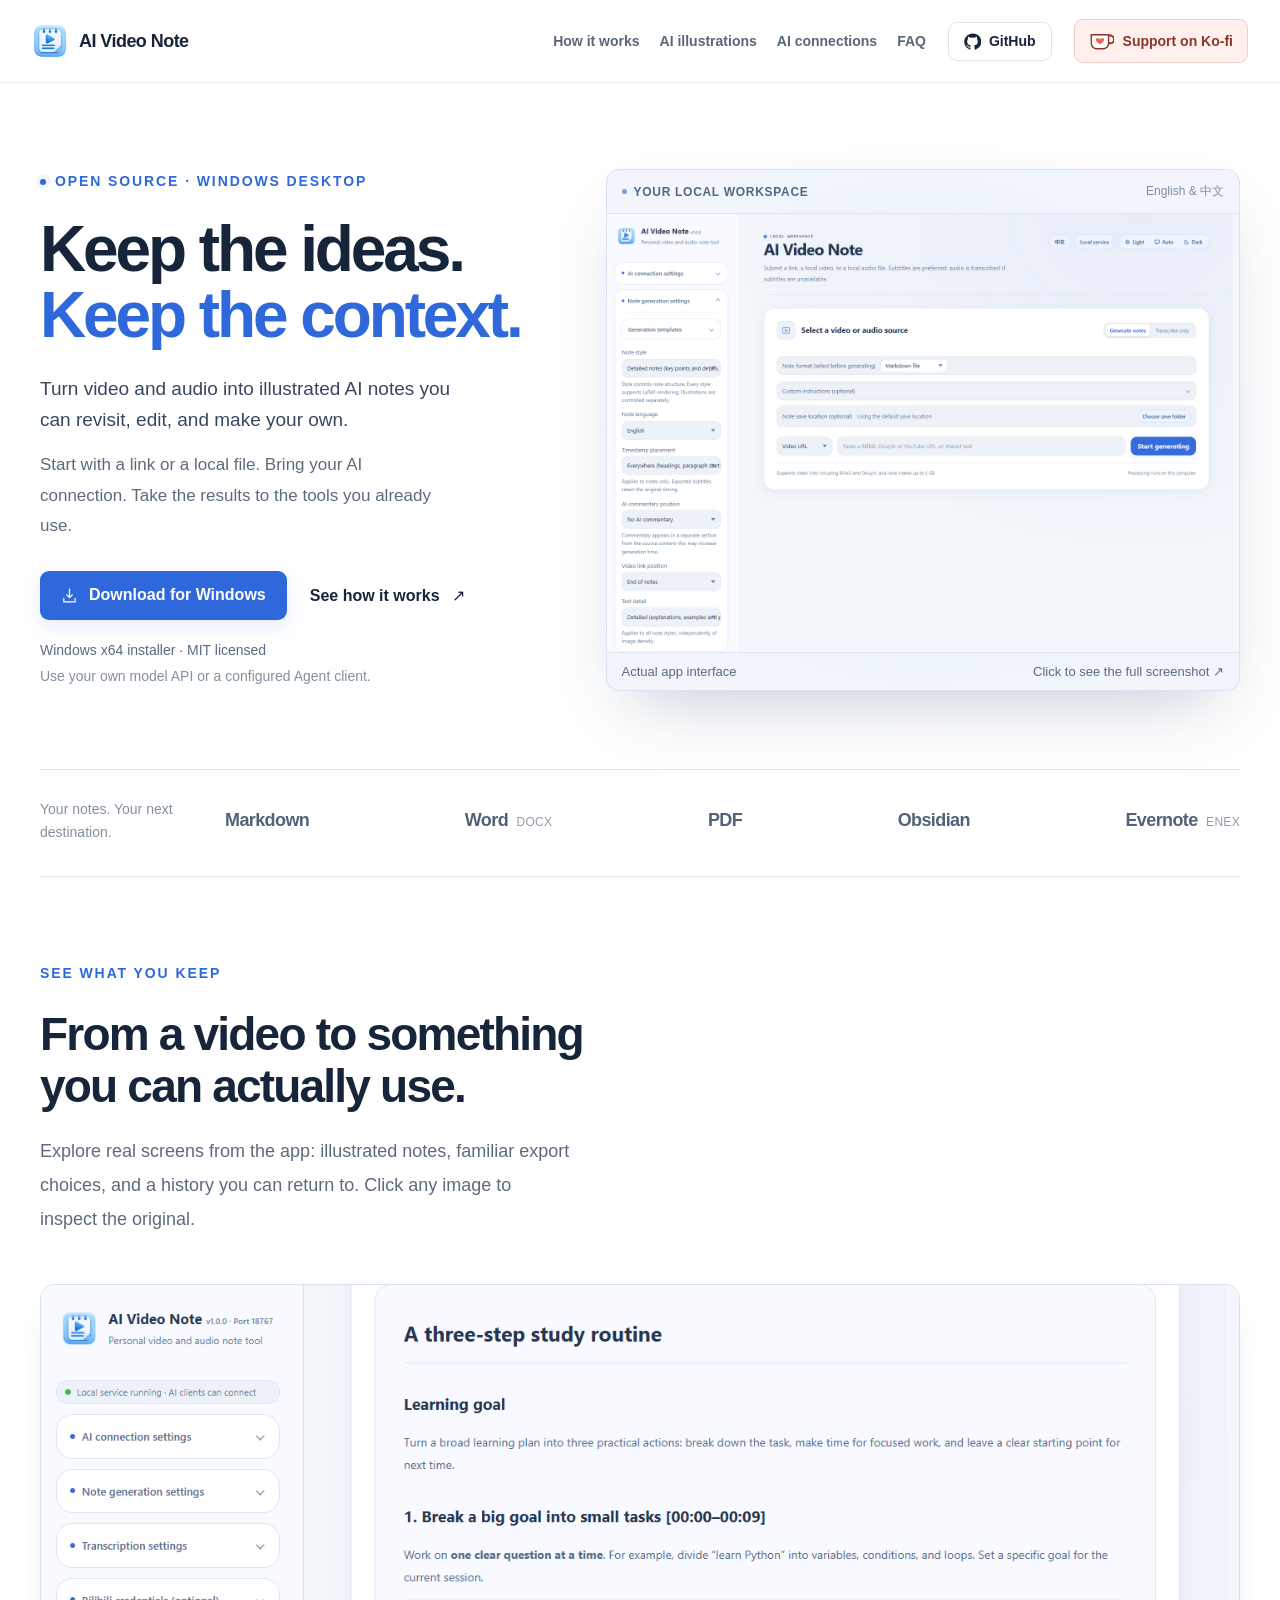
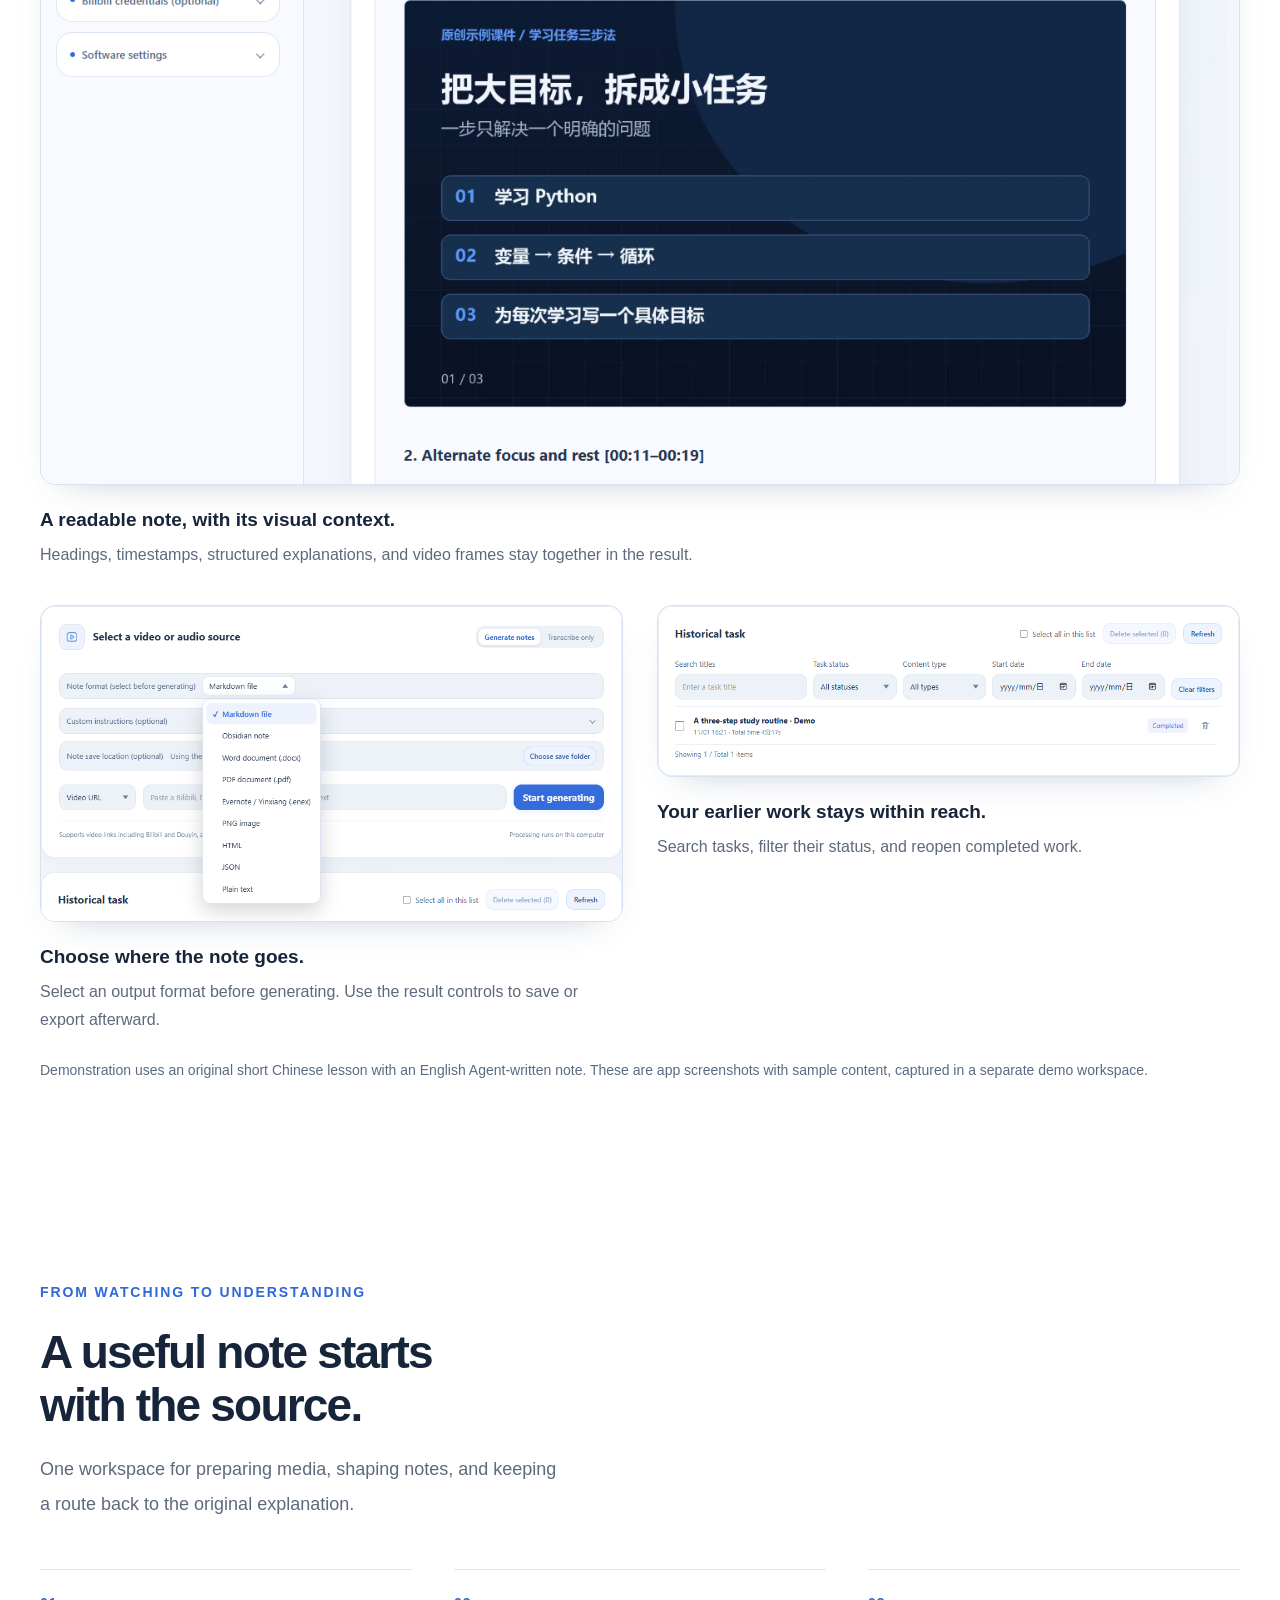
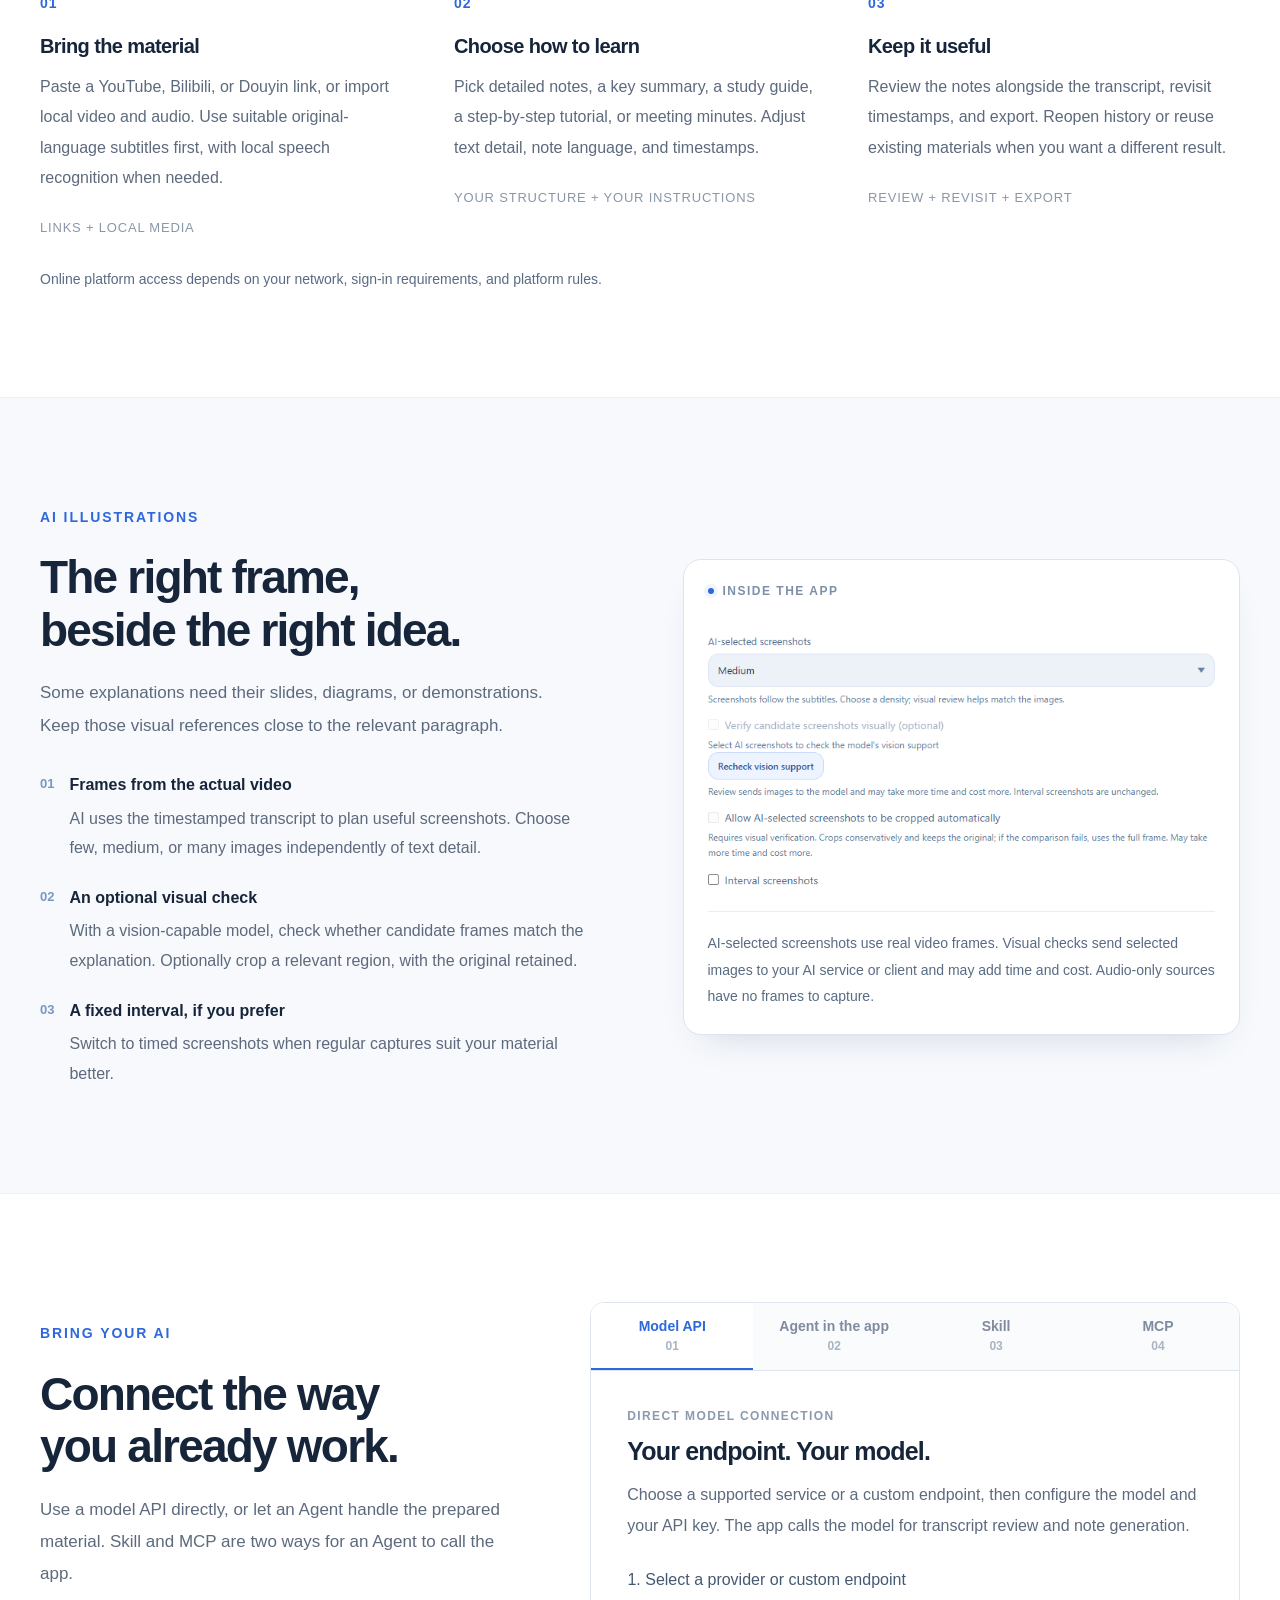
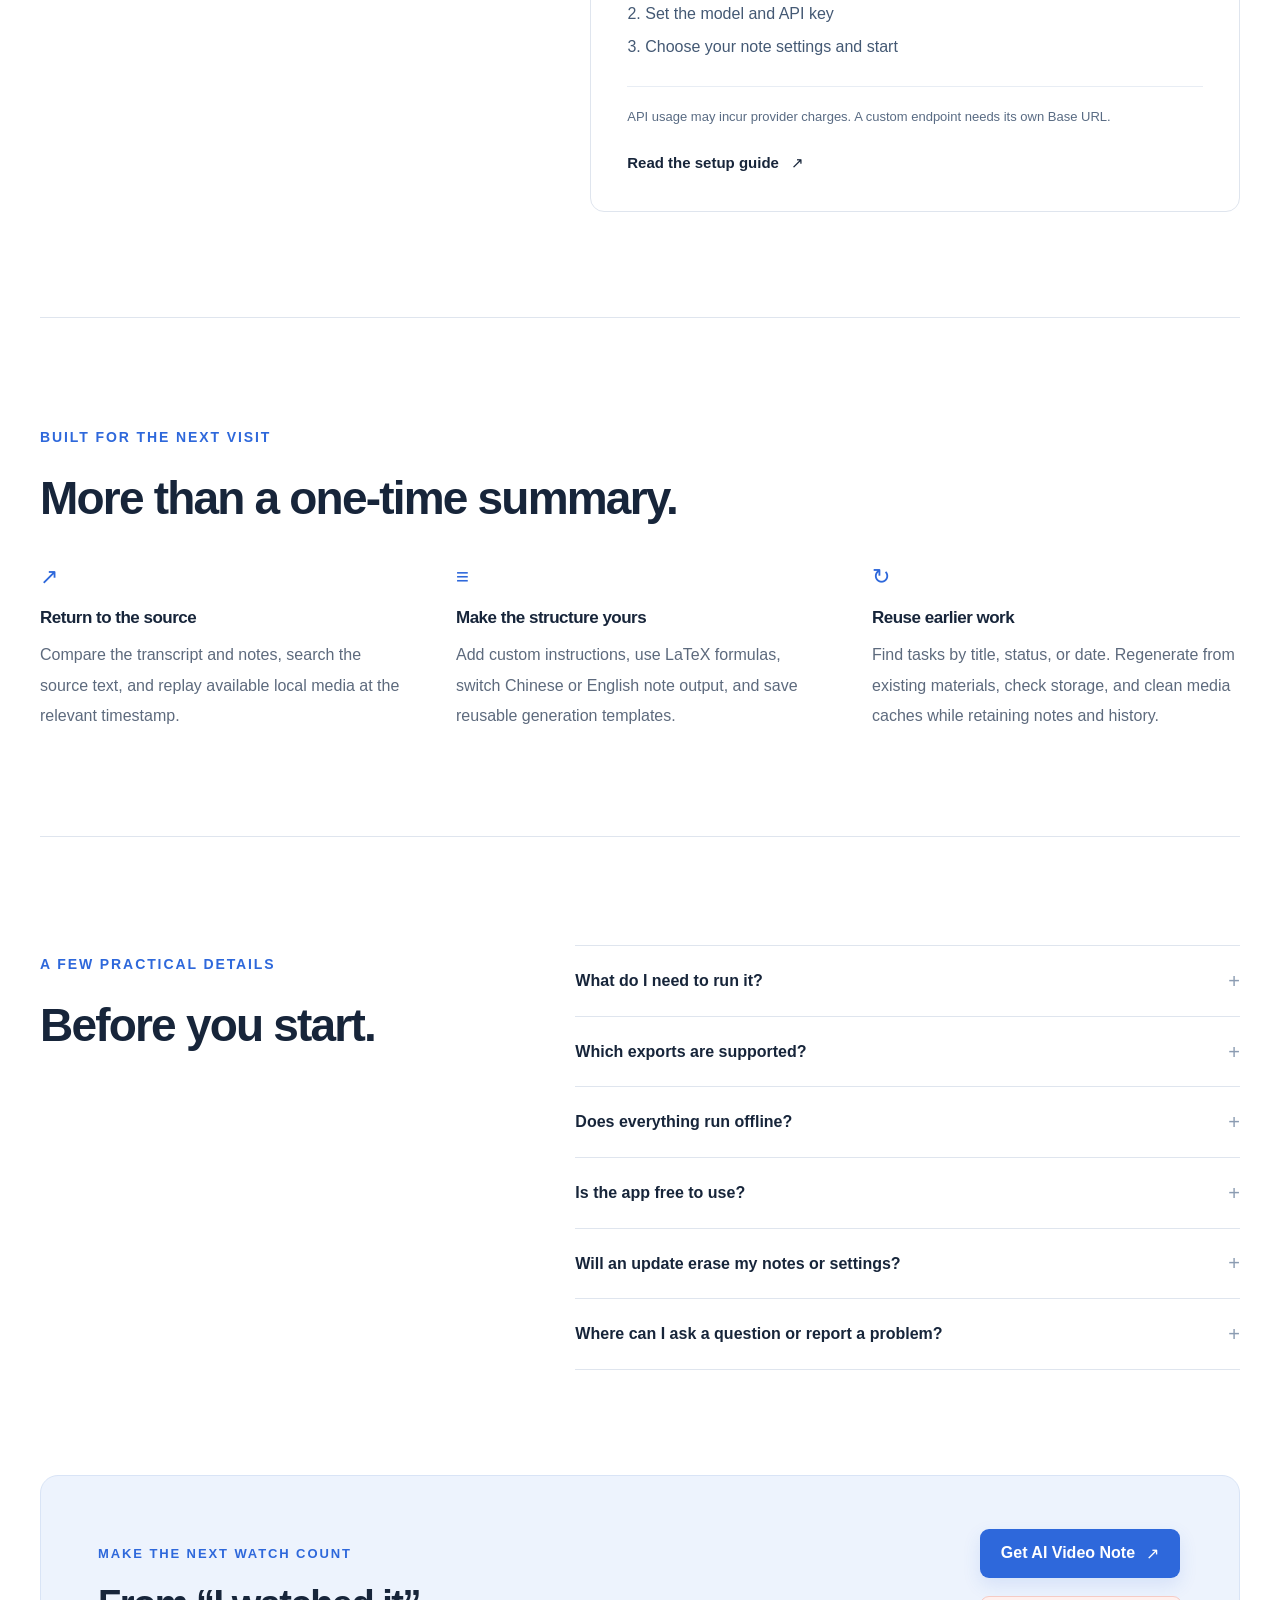
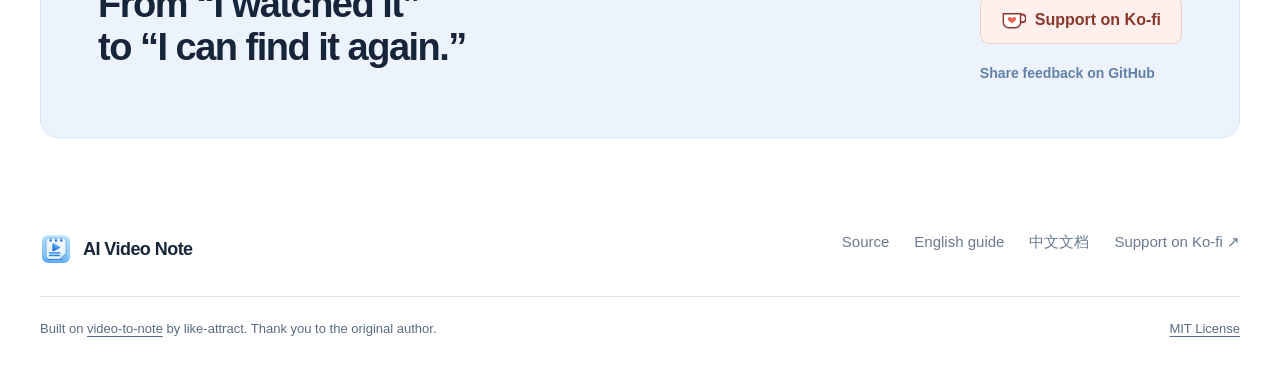
==== website/index.html @ 5005fa14 "Add English promotional website and GitHub Pages deployment Show real English app screens, illustrat" ====
<!doctype html>
<html lang="en">
<head>
  <meta charset="utf-8">
  <meta name="viewport" content="width=device-width, initial-scale=1">
  <meta name="theme-color" content="#f7f9fc">
  <title>AI Video Note — Video and audio, turned into illustrated notes</title>
  <meta name="description" content="Turn video links and local media into illustrated AI notes. Choose your AI connection, revisit the original moments, and export to Markdown, Word, PDF, Obsidian or Evernote.">
  <link rel="canonical" href="https://hehe1885.github.io/AI-Video-Note/">
  <meta property="og:type" content="website">
  <meta property="og:locale" content="en_US">
  <meta property="og:title" content="AI Video Note — Keep the ideas. Keep the context.">
  <meta property="og:description" content="Video and audio become illustrated, editable notes. A Windows desktop app with local speech recognition and flexible AI connections.">
  <meta property="og:url" content="https://hehe1885.github.io/AI-Video-Note/">
  <meta property="og:image" content="https://hehe1885.github.io/AI-Video-Note/assets/social-card.png">
  <meta property="og:image:width" content="1200">
  <meta property="og:image:height" content="630">
  <meta name="twitter:card" content="summary_large_image">
  <link rel="icon" type="image/png" href="assets/app-icon.png">
  <link rel="stylesheet" href="styles.css">
  <script type="application/ld+json">{"@context":"https://schema.org","@type":"SoftwareApplication","name":"AI Video Note","applicationCategory":"ProductivityApplication","operatingSystem":"Windows","url":"https://hehe1885.github.io/AI-Video-Note/","downloadUrl":"https://github.com/hehe1885/AI-Video-Note/releases/latest","license":"https://github.com/hehe1885/AI-Video-Note/blob/main/LICENSE","description":"A desktop app that turns video and audio into illustrated AI notes, with local speech recognition and multiple export formats."}</script>
  <script src="site.js" defer></script>
</head>
<body>
  <a class="skip-link" href="#main">Skip to content</a>
  <header class="site-header">
    <div class="nav-wrap">
      <a class="brand" href="#" aria-label="AI Video Note home"><img src="assets/app-icon.png" width="36" height="36" alt=""><span>AI Video Note</span></a>
      <button class="menu-toggle" type="button" aria-label="Open navigation" aria-expanded="false" aria-controls="site-nav"><span></span><span></span></button>
      <nav id="site-nav" aria-label="Main navigation">
        <a href="#workflow">How it works</a><a href="#illustrations">AI illustrations</a><a href="#connections">AI connections</a><a href="#faq">FAQ</a>
      </nav>
      <a class="nav-github" href="https://github.com/hehe1885/AI-Video-Note" aria-label="View AI Video Note on GitHub"><svg viewBox="0 0 24 24" aria-hidden="true"><path d="M12 .6a11.7 11.7 0 0 0-3.7 22.8c.6.1.8-.3.8-.6v-2.2c-3.3.7-4-1.4-4-1.4-.5-1.4-1.3-1.7-1.3-1.7-1.1-.7.1-.7.1-.7 1.2.1 1.8 1.2 1.8 1.2 1 1.8 2.7 1.3 3.4 1 .1-.7.4-1.2.7-1.5-2.6-.3-5.3-1.3-5.3-5.8 0-1.3.5-2.3 1.2-3.2-.1-.3-.5-1.5.1-3.1 0 0 1-.3 3.2 1.2a11.2 11.2 0 0 1 5.9 0c2.2-1.5 3.2-1.2 3.2-1.2.6 1.6.2 2.8.1 3.1a4.6 4.6 0 0 1 1.2 3.2c0 4.5-2.7 5.5-5.3 5.8.4.4.8 1.1.8 2.2v3.3c0 .3.2.7.8.6A11.7 11.7 0 0 0 12 .6Z"/></svg><span>GitHub</span></a>
      <a class="kofi-button nav-kofi" href="https://ko-fi.com/hehe1885" aria-label="Support on Ko-fi"><svg viewBox="0 0 32 26" aria-hidden="true"><path d="M24 6h3a5 5 0 0 1 0 10h-3" fill="none" stroke="#89372b" stroke-width="2.5"/><path d="M3 5h22v11a7 7 0 0 1-7 7h-8a7 7 0 0 1-7-7Z" fill="#fff" stroke="#89372b" stroke-width="1.8"/><path d="M14 17c-7-4-6-8-3-8 2 0 3 2 3 2s1-2 3-2c3 0 4 4-3 8" fill="#ef6554"/></svg><span>Support on Ko-fi</span></a>
    </div>
  </header>

  <main id="main">
    <section class="hero section-wrap" aria-labelledby="hero-title">
      <div class="hero-copy">
        <p class="eyebrow"><span class="status-dot"></span> OPEN SOURCE · WINDOWS DESKTOP</p>
        <h1 id="hero-title">Keep the ideas.<br><span>Keep the context.</span></h1>
        <p class="hero-lead">Turn video and audio into illustrated AI notes you can revisit, edit, and make your own.</p>
        <p class="hero-detail">Start with a link or a local file. Bring your AI connection. Take the results to the tools you already use.</p>
        <div class="hero-actions"><a class="button primary" href="https://github.com/hehe1885/AI-Video-Note/releases/latest"><svg viewBox="0 0 24 24" aria-hidden="true"><path d="M12 3v12m-4-4 4 4 4-4M4 16v5h16v-5"/></svg>Download for Windows</a><a class="text-link" href="#workflow">See how it works <span aria-hidden="true">↗</span></a></div>
        <p class="download-note">Windows x64 installer · MIT licensed<br><span>Use your own model API or a configured Agent client.</span></p>
      </div>
      <div class="hero-product">
        <div class="product-caption"><span class="mini-dot"></span> YOUR LOCAL WORKSPACE <span class="caption-right">English &amp; 中文</span></div>
        <a class="screenshot-link" href="assets/workspace.png" target="_blank" rel="noopener" aria-label="Open the full-size English app screenshot"><img class="hero-screen" src="assets/workspace.png" width="1500" height="1040" fetchpriority="high" alt="The actual English interface of AI Video Note, showing media input and note generation settings."></a>
        <div class="product-footnote"><span>Actual app interface</span><span>Click to see the full screenshot ↗</span></div>
      </div>
    </section>

    <section class="export-strip section-wrap" aria-label="Supported note destinations"><p>Your notes. Your next destination.</p><div><span>Markdown</span><span>Word <small>DOCX</small></span><span>PDF</span><span>Obsidian</span><span>Evernote <small>ENEX</small></span></div></section>


    <section class="product-gallery section-wrap" aria-labelledby="gallery-title">
      <div class="section-heading"><p class="eyebrow">SEE WHAT YOU KEEP</p><h2 id="gallery-title">From a video to something<br>you can actually use.</h2><p>Explore real screens from the app: illustrated notes, familiar export choices, and a history you can return to. Click any image to inspect the original.</p></div>
      <figure class="gallery-main"><a class="gallery-shot" href="assets/notes-en.png" target="_blank" rel="noopener"><img src="assets/notes-en.png" width="1440" height="960" loading="lazy" alt="Real AI Video Note interface displaying English study notes with a frame from the original lesson."></a><figcaption><strong>A readable note, with its visual context.</strong>Headings, timestamps, structured explanations, and video frames stay together in the result.</figcaption></figure>
      <div class="gallery-pair"><figure><a class="gallery-shot" href="assets/exports-en.png" target="_blank" rel="noopener"><img src="assets/exports-en.png" width="997" height="540" loading="lazy" alt="Actual English interface with export format options including Markdown, Word, PDF, Obsidian and Evernote."></a><figcaption><strong>Choose where the note goes.</strong>Select an output format before generating. Use the result controls to save or export afterward.</figcaption></figure><figure><a class="gallery-shot" href="assets/history-en.png" target="_blank" rel="noopener"><img src="assets/history-en.png" width="997" height="291" loading="lazy" alt="The actual English task history interface, showing search, status filters and an example completed task."></a><figcaption><strong>Your earlier work stays within reach.</strong>Search tasks, filter their status, and reopen completed work.</figcaption></figure></div>
      <p class="gallery-note">Demonstration uses an original short Chinese lesson with an English Agent-written note. These are app screenshots with sample content, captured in a separate demo workspace.</p>
    </section>

    <section id="workflow" class="workflow section-wrap section-space" aria-labelledby="workflow-title">
      <div class="section-heading"><p class="eyebrow">FROM WATCHING TO UNDERSTANDING</p><h2 id="workflow-title">A useful note starts<br>with the source.</h2><p>One workspace for preparing media, shaping notes, and keeping a route back to the original explanation.</p></div>
      <div class="workflow-steps">
        <article><span class="step-number">01</span><h3>Bring the material</h3><p>Paste a YouTube, Bilibili, or Douyin link, or import local video and audio. Use suitable original-language subtitles first, with local speech recognition when needed.</p><span class="step-detail">Links + local media</span></article>
        <article><span class="step-number">02</span><h3>Choose how to learn</h3><p>Pick detailed notes, a key summary, a study guide, a step-by-step tutorial, or meeting minutes. Adjust text detail, note language, and timestamps.</p><span class="step-detail">Your structure + your instructions</span></article>
        <article><span class="step-number">03</span><h3>Keep it useful</h3><p>Review the notes alongside the transcript, revisit timestamps, and export. Reopen history or reuse existing materials when you want a different result.</p><span class="step-detail">Review + revisit + export</span></article>
      </div>
      <p class="section-aside">Online platform access depends on your network, sign-in requirements, and platform rules.</p>
    </section>

    <section id="illustrations" class="illustration-section section-space" aria-labelledby="illustration-title">
      <div class="section-wrap illustration-grid">
        <div class="illustration-copy"><p class="eyebrow">AI ILLUSTRATIONS</p><h2 id="illustration-title">The right frame,<br>beside the right idea.</h2><p class="section-lead">Some explanations need their slides, diagrams, or demonstrations. Keep those visual references close to the relevant paragraph.</p>
          <ul class="feature-list"><li><span class="feature-index">01</span><div><h3>Frames from the actual video</h3><p>AI uses the timestamped transcript to plan useful screenshots. Choose few, medium, or many images independently of text detail.</p></div></li><li><span class="feature-index">02</span><div><h3>An optional visual check</h3><p>With a vision-capable model, check whether candidate frames match the explanation. Optionally crop a relevant region, with the original retained.</p></div></li><li><span class="feature-index">03</span><div><h3>A fixed interval, if you prefer</h3><p>Switch to timed screenshots when regular captures suit your material better.</p></div></li></ul>
        </div>
        <figure class="illustration-figure"><div class="image-label"><span class="status-dot"></span> INSIDE THE APP</div><img src="assets/illustrations.png" width="665" height="346" loading="lazy" alt="Actual English AI screenshot settings, with image density, optional visual verification, automatic cropping, and interval screenshots."><figcaption>AI-selected screenshots use real video frames. Visual checks send selected images to your AI service or client and may add time and cost. Audio-only sources have no frames to capture.</figcaption></figure>
      </div>
    </section>

    <section id="connections" class="connections section-wrap section-space" aria-labelledby="connections-title">
      <div class="section-heading connection-heading"><p class="eyebrow">BRING YOUR AI</p><h2 id="connections-title">Connect the way<br>you already work.</h2><p>Use a model API directly, or let an Agent handle the prepared material. Skill and MCP are two ways for an Agent to call the app.</p></div>
      <div class="connection-box">
        <div class="connection-tabs" role="tablist" aria-label="AI connection methods"><button id="tab-api" type="button" role="tab" aria-controls="connection-panel" aria-selected="true" data-connection="api">Model API <span>01</span></button><button id="tab-agent" type="button" role="tab" aria-controls="connection-panel" aria-selected="false" tabindex="-1" data-connection="agent">Agent in the app <span>02</span></button><button id="tab-skill" type="button" role="tab" aria-controls="connection-panel" aria-selected="false" tabindex="-1" data-connection="skill">Skill <span>03</span></button><button id="tab-mcp" type="button" role="tab" aria-controls="connection-panel" aria-selected="false" tabindex="-1" data-connection="mcp">MCP <span>04</span></button></div>
        <div id="connection-panel" class="connection-panel" role="tabpanel" aria-labelledby="tab-api" tabindex="0"><span id="connection-kicker" class="panel-kicker">DIRECT MODEL CONNECTION</span><h3 id="connection-title">Your endpoint. Your model.</h3><p id="connection-description">Choose a supported service or a custom endpoint, then configure the model and your API key. The app calls the model for transcript review and note generation.</p><ol id="connection-steps"><li>Select a provider or custom endpoint</li><li>Set the model and API key</li><li>Choose your note settings and start</li></ol><p id="connection-note" class="connection-note">API usage may incur provider charges. A custom endpoint needs its own Base URL.</p><a class="text-link" href="https://github.com/hehe1885/AI-Video-Note/blob/main/README.en.md#models-and-ai-configuration">Read the setup guide <span aria-hidden="true">↗</span></a></div>
      </div>
    </section>

    <section class="details-section section-wrap section-space" aria-labelledby="details-title"><div class="details-heading"><p class="eyebrow">BUILT FOR THE NEXT VISIT</p><h2 id="details-title">More than a one-time summary.</h2></div><div class="detail-grid"><article><div class="detail-icon" aria-hidden="true">↗</div><h3>Return to the source</h3><p>Compare the transcript and notes, search the source text, and replay available local media at the relevant timestamp.</p></article><article><div class="detail-icon" aria-hidden="true">≡</div><h3>Make the structure yours</h3><p>Add custom instructions, use LaTeX formulas, switch Chinese or English note output, and save reusable generation templates.</p></article><article><div class="detail-icon" aria-hidden="true">↻</div><h3>Reuse earlier work</h3><p>Find tasks by title, status, or date. Regenerate from existing materials, check storage, and clean media caches while retaining notes and history.</p></article></div></section>

    <section id="faq" class="faq section-wrap section-space" aria-labelledby="faq-title"><div class="section-heading"><p class="eyebrow">A FEW PRACTICAL DETAILS</p><h2 id="faq-title">Before you start.</h2></div><div class="faq-list">
      <details><summary>What do I need to run it?<span aria-hidden="true">+</span></summary><p>The Windows x64 installer includes Python and the required runtime dependencies. Download speech recognition models as needed, and connect your own model API or an already configured Agent client. The app opens a local browser interface and can stay in the Windows system tray.</p></details>
      <details><summary>Which exports are supported?<span aria-hidden="true">+</span></summary><p>Markdown, Word (DOCX), PDF, HTML, PNG images, plain text, JSON, and Evernote (ENEX), plus SRT subtitles. You can also save directly to an Obsidian vault, with separate image attachments and relative links.</p></details>
      <details><summary>Does everything run offline?<span aria-hidden="true">+</span></summary><p>Local speech recognition runs on your computer after the model is installed. Online video downloads need network access. When using an online AI service or Agent, relevant text and selected images are sent to that service or client. A local interface does not make every processing step offline.</p></details>
      <details><summary>Is the app free to use?<span aria-hidden="true">+</span></summary><p>The app is open source under the MIT license. Your chosen AI provider or Agent client may charge for its usage. Speech recognition models are downloaded separately; the release includes no personal accounts, API keys, history, or preinstalled recognition models.</p></details>
      <details><summary>Will an update erase my notes or settings?<span aria-hidden="true">+</span></summary><p>Quit the app through the system tray, then install the new version into the same folder. The installer preserves the workspace, custom data folders, and the existing Windows startup preference. Uninstalling also retains user data.</p></details>
      <details><summary>Where can I ask a question or report a problem?<span aria-hidden="true">+</span></summary><p>Open an <a href="https://github.com/hehe1885/AI-Video-Note/issues">Issue on GitHub</a>. Include the steps to reproduce the problem and relevant error details, with any credentials or personal information removed.</p></details>
    </div></section>

    <section class="closing section-wrap" aria-labelledby="closing-title"><div><p class="eyebrow">MAKE THE NEXT WATCH COUNT</p><h2 id="closing-title">From “I watched it”<br>to “I can find it again.”</h2></div><div class="closing-actions"><a class="button primary" href="https://github.com/hehe1885/AI-Video-Note/releases/latest">Get AI Video Note <span aria-hidden="true">↗</span></a><a class="kofi-button" href="https://ko-fi.com/hehe1885"><svg viewBox="0 0 32 26" aria-hidden="true"><path d="M24 6h3a5 5 0 0 1 0 10h-3" fill="none" stroke="#89372b" stroke-width="2.5"/><path d="M3 5h22v11a7 7 0 0 1-7 7h-8a7 7 0 0 1-7-7Z" fill="#fff" stroke="#89372b" stroke-width="1.8"/><path d="M14 17c-7-4-6-8-3-8 2 0 3 2 3 2s1-2 3-2c3 0 4 4-3 8" fill="#ef6554"/></svg>Support on Ko-fi</a><a class="text-link" href="https://github.com/hehe1885/AI-Video-Note/issues">Share feedback on GitHub</a></div></section>
  </main>

  <footer class="site-footer section-wrap"><div class="footer-main"><a class="brand" href="#"><img src="assets/app-icon.png" width="32" height="32" alt=""><span>AI Video Note</span></a><div class="footer-links"><a href="https://github.com/hehe1885/AI-Video-Note">Source</a><a href="https://github.com/hehe1885/AI-Video-Note/blob/main/README.en.md">English guide</a><a href="https://github.com/hehe1885/AI-Video-Note/blob/main/README.md" lang="zh-CN">中文文档</a><a href="https://ko-fi.com/hehe1885">Support on Ko-fi ↗</a></div></div><div class="footer-bottom"><p>Built on <a href="https://github.com/like-attract/video-to-note">video-to-note</a> by like-attract. Thank you to the original author.</p><a href="https://github.com/hehe1885/AI-Video-Note/blob/main/LICENSE">MIT License</a></div></footer>
</body>
</html>
---- website/styles.css ----
@charset "UTF-8";
:root{--ink:#17253a;--muted:#5d6a7d;--blue:#2e68db;--deep:#17366c;--line:#dfe5ee;--paper:#f7f9fc;--radius:18px;font-family:Inter,-apple-system,BlinkMacSystemFont,"Segoe UI",sans-serif;color:var(--ink);background:#fff;font-synthesis:none;text-rendering:optimizeLegibility}*{box-sizing:border-box}html{scroll-behavior:smooth;scroll-padding-top:100px}body{margin:0}button,a{-webkit-tap-highlight-color:transparent}a{color:inherit;text-decoration:none}button{font:inherit}img{display:block;max-width:100%;height:auto}button,a,summary{touch-action:manipulation}a:focus-visible,button:focus-visible,summary:focus-visible,[tabindex]:focus-visible{outline:3px solid #83b6ff;outline-offset:5px}.skip-link{position:fixed;left:20px;top:-100px;z-index:100;padding:12px 20px;background:var(--ink);color:white;border-radius:8px}.skip-link:focus{top:14px}.section-wrap{width:min(1200px,calc(100% - 80px));margin-inline:auto}.site-header{position:sticky;top:0;z-index:30;background:#ffffffed;backdrop-filter:blur(16px);border-bottom:1px solid #e8edf3}.nav-wrap{width:min(1320px,calc(100% - 64px));height:82px;display:flex;align-items:center;gap:40px;margin:auto}.brand{display:inline-flex;align-items:center;gap:11px;font-size:18px;font-weight:730;letter-spacing:-.55px;white-space:nowrap}.site-header nav{display:flex;gap:28px;margin-left:auto;font-size:16px;font-weight:550;color:#58667a}.site-header nav a:hover,.footer-links a:hover{color:var(--blue)}.nav-github{display:flex;align-items:center;gap:8px;font-size:16px;font-weight:650;padding:10px 15px;border:1px solid var(--line);border-radius:9px}.nav-github svg{width:17px;height:17px;fill:currentColor}.nav-github:hover{background:var(--paper)}.menu-toggle{display:none}.hero{display:grid;grid-template-columns:.95fr 1.16fr;align-items:center;gap:46px;padding-top:86px;padding-bottom:78px;min-height:670px}.eyebrow{display:flex;align-items:center;gap:9px;color:var(--blue);font-size:14px;letter-spacing:1.9px;font-weight:750;margin:0 0 23px;line-height:1.6}.status-dot{display:inline-block;width:6px;height:6px;border-radius:50%;background:var(--blue);box-shadow:0 0 0 4px #2e68db13;flex-shrink:0}h1,h2,h3,p{margin-top:0}h1{font-size:clamp(47px,5vw,68px);line-height:1.035;letter-spacing:-3.1px;font-weight:750;margin-bottom:26px}h1 span{color:var(--blue)}.hero-lead{font-size:19px;line-height:1.6;color:#354860;max-width:430px;margin-bottom:15px}.hero-detail{font-size:17px;color:var(--muted);line-height:1.8;max-width:400px;margin-bottom:29px}.hero-actions{display:flex;align-items:center;gap:23px;flex-wrap:wrap}.button{display:inline-flex;align-items:center;justify-content:center;gap:11px;min-height:49px;padding:13px 21px;font-size:16px;font-weight:650;border-radius:9px;transition:transform .2s,box-shadow .2s,background .2s}.button.primary{background:var(--blue);color:white;box-shadow:0 7px 18px #2e68db20}.button.primary:hover{background:#2359c2;transform:translateY(-2px);box-shadow:0 10px 24px #2e68db30}.button svg{width:17px;height:17px;stroke:currentColor;fill:none;stroke-width:1.7;stroke-linecap:round;stroke-linejoin:round}.text-link{display:inline-flex;align-items:center;gap:12px;font-size:16px;font-weight:650;line-height:1.6}.text-link:hover{color:var(--blue)}.download-note{font-size:14px;line-height:1.9;margin:17px 0 0;color:#53647a}.download-note span{color:#8490a0}.hero-product{position:relative;border:1px solid #d9e2f1;border-radius:13px;background:#f2f6fc;box-shadow:0 30px 65px -25px #23446c4a;isolation:isolate;transform:perspective(1600px) rotateY(-5deg) rotateX(2deg);transition:transform .6s}.hero-product:before{content:"";position:absolute;inset:-55px -35px;z-index:-1;background:radial-gradient(ellipse,#b9d3ff45,transparent 67%);pointer-events:none}.hero-product:hover{transform:perspective(1600px) rotateY(0) rotateX(0)}.product-caption{display:flex;align-items:center;gap:7px;padding:13px 15px;font-size:12px;color:#526882;letter-spacing:1.2px;font-weight:650;border-bottom:1px solid #dce5f2}.mini-dot{width:5px;height:5px;border-radius:50%;background:#70a0e5}.caption-right{margin-left:auto;letter-spacing:0;font-weight:450;color:#7d8da3}.screenshot-link{display:block;overflow:hidden;background:#edf3fb}.hero-screen{width:100%}.product-footnote{display:flex;justify-content:space-between;padding:11px 15px;font-size:13px;color:#76869b;border-top:1px solid #e0e8f3}.export-strip{padding:28px 0 33px;border-top:1px solid var(--line);border-bottom:1px solid var(--line);display:flex;align-items:center;gap:35px}.export-strip>p{margin:0;font-size:14px;color:#8490a0;line-height:1.6;max-width:150px}.export-strip>div{display:flex;justify-content:space-between;gap:26px;align-items:center;flex:1}.export-strip span{font-size:18px;font-weight:650;letter-spacing:-.6px;color:#52627a;white-space:nowrap}.export-strip small{font-size:12px;letter-spacing:.3px;font-weight:500;color:#929dab;margin-left:4px}.section-space{padding-top:108px;padding-bottom:105px}.section-heading{max-width:620px;margin-bottom:48px}h2{font-size:clamp(34px,4vw,46px);line-height:1.14;letter-spacing:-1.8px;font-weight:700;margin-bottom:21px}.section-heading>p:last-child,.section-lead{font-size:18px;line-height:1.9;color:var(--muted);max-width:530px}.workflow-steps{display:grid;grid-template-columns:repeat(3,1fr);gap:42px;counter-reset:steps}.workflow-steps article{border-top:1px solid var(--line);padding-top:25px}.step-number{font-size:14px;font-weight:650;color:var(--blue);letter-spacing:1px;display:block;margin-bottom:24px}.workflow-steps h3{font-size:20px;letter-spacing:-.6px;margin-bottom:14px}.workflow-steps p{font-size:16px;line-height:1.9;color:var(--muted);margin-bottom:25px}.step-detail{font-size:13px;letter-spacing:.8px;text-transform:uppercase;color:#8a97a8}.section-aside{font-size:14px;color:#8b98a9;margin:32px 0 0;line-height:1.7}.illustration-section{background:var(--paper);border-block:1px solid #edf0f6}.illustration-grid{display:grid;grid-template-columns:1fr 1fr;gap:85px;align-items:center}.illustration-copy .section-lead{font-size:17px}.feature-list{list-style:none;padding:0;margin:30px 0 0;display:grid;gap:22px}.feature-list>li{display:flex;gap:15px}.feature-index{color:#7797c6;font-size:13px;font-weight:700;padding-top:4px}.feature-list h3{font-size:16px;margin-bottom:6px;line-height:1.6}.feature-list p{font-size:16px;line-height:1.85;color:var(--muted);margin:0}.illustration-figure{margin:0;border:1px solid #dce4ef;border-radius:var(--radius);padding:24px;background:#fff;box-shadow:0 18px 35px -22px #304d7c40}.image-label{display:flex;align-items:center;gap:9px;font-size:12px;letter-spacing:1.5px;font-weight:700;color:#7e90a8;margin-bottom:25px}.illustration-figure img{width:100%}.illustration-figure figcaption{margin-top:23px;padding-top:18px;border-top:1px solid #e9edf3;font-size:14px;color:#8290a2;line-height:1.9}.connections{display:grid;grid-template-columns:.85fr 1.2fr;gap:90px;align-items:start}.connection-heading{margin:20px 0 0}.connection-heading>p:last-child{font-size:17px}.connection-box{border:1px solid var(--line);border-radius:14px;overflow:hidden;background:white}.connection-tabs{display:grid;grid-template-columns:repeat(4,1fr);border-bottom:1px solid var(--line);background:#fafbfd}.connection-tabs button{position:relative;min-height:66px;border:0;border-bottom:2px solid transparent;background:transparent;padding:15px 8px;font-size:14px;color:#7f8b9e;cursor:pointer;font-weight:600}.connection-tabs button span{display:block;font-size:12px;margin-top:5px;color:#a9b4c3}.connection-tabs button[aria-selected=true]{color:var(--blue);background:white;border-bottom-color:var(--blue)}.connection-tabs button:hover{color:var(--blue)}.connection-panel{padding:35px 36px 32px;min-height:355px}.panel-kicker{font-size:12px;letter-spacing:1.4px;color:#8c9aae;font-weight:600}.connection-panel h3{font-size:25px;letter-spacing:-.8px;margin:13px 0 14px}.connection-panel>p{font-size:16px;line-height:1.9;color:var(--muted)}.connection-panel ol{font-size:14px;color:#445974;line-height:2.1;padding-left:18px;margin-block:22px}.connection-panel .connection-note{font-size:13px;line-height:1.9;color:#8d99a9;padding-top:18px;border-top:1px solid #e8edf4}.connection-panel .text-link{font-size:14px;margin-top:8px}.details-section{border-top:1px solid var(--line)}.details-heading{margin-bottom:40px}.detail-grid{display:grid;grid-template-columns:repeat(3,1fr);gap:48px}.detail-icon{font-size:22px;color:var(--blue);margin-bottom:18px}.detail-grid h3{font-size:17px;letter-spacing:-.5px;margin-bottom:12px}.detail-grid p{font-size:16px;line-height:1.9;color:var(--muted);margin:0}.faq{border-top:1px solid var(--line);display:grid;grid-template-columns:.8fr 1.25fr;gap:110px}.faq .section-heading{margin:8px 0 0}.faq-list{border-top:1px solid var(--line)}.faq-list details{border-bottom:1px solid var(--line)}.faq-list summary{display:flex;align-items:center;justify-content:space-between;gap:20px;padding:22px 0;font-size:16px;font-weight:600;line-height:1.6;list-style:none;cursor:pointer}.faq-list summary::-webkit-details-marker{display:none}.faq-list summary span{font-size:20px;color:#8b9cb2;line-height:1;transition:transform .2s;font-weight:400}.faq-list details[open] summary span{transform:rotate(45deg)}.faq-list details p{font-size:16px;line-height:1.9;color:var(--muted);margin:0 25px 22px 0}.faq-list p a{text-decoration:underline;text-underline-offset:3px;color:var(--blue)}.closing{background:#edf3fd;border:1px solid #d9e4f6;border-radius:var(--radius);padding:53px 57px;display:flex;align-items:center;justify-content:space-between;gap:30px;margin-bottom:95px}.closing .eyebrow{font-size:13px;margin-bottom:18px}.closing h2{font-size:38px;margin-bottom:0;letter-spacing:-1.5px}.closing-actions{display:flex;flex-direction:column;align-items:flex-start;gap:18px}.closing-actions .text-link{font-size:14px;color:#6380a8}.site-footer{padding-bottom:28px}.footer-main{display:flex;justify-content:space-between;align-items:center;gap:25px;padding-bottom:31px;border-bottom:1px solid var(--line)}.site-footer .brand{font-size:18px}.footer-links{display:flex;gap:25px;font-size:14px;color:#6a7a90;flex-wrap:wrap}.footer-bottom{display:flex;justify-content:space-between;gap:20px;padding-top:20px;color:#99a4b3;font-size:13px;line-height:1.8}.footer-bottom p{margin:0}.footer-bottom a{text-decoration:underline;text-underline-offset:3px}.footer-bottom>a{white-space:nowrap}
@media(min-width:1500px){.hero{padding-top:112px;padding-bottom:100px;gap:68px}.hero-product{width:650px;max-width:calc(100% + 40px)}}
@media(max-width:1100px){.nav-wrap{gap:22px}.site-header nav{gap:18px;font-size:14px}.hero{gap:24px;padding-top:62px;min-height:590px}.hero-lead{font-size:17px}.hero-actions{gap:15px}.hero-actions .button{padding-inline:17px;font-size:16px}.hero-detail{font-size:16px}.export-strip span{font-size:16px}.export-strip{gap:22px}.illustration-grid{gap:45px}.connections{gap:45px}.connection-panel{padding:28px}.faq{gap:55px}}
@media(max-width:800px){.section-wrap{width:calc(100% - 44px)}.nav-wrap{width:calc(100% - 40px);height:70px;gap:17px}.brand{font-size:16px}.site-header nav{display:none;position:absolute;top:70px;left:0;right:0;background:white;border-bottom:1px solid var(--line);padding:20px 25px;box-shadow:0 10px 14px #17253a08;flex-direction:column;gap:0;font-size:17px}.site-header nav.is-open{display:flex}.site-header nav a{padding:13px 0}.menu-toggle{display:flex;flex-direction:column;justify-content:center;gap:5px;min-width:42px;min-height:42px;margin-left:auto;border:1px solid var(--line);background:white;border-radius:8px;padding:11px}.menu-toggle span{display:block;width:18px;height:1.5px;background:var(--ink)}.nav-github{padding:10px;font-size:14px}.nav-github span{display:none}.hero{grid-template-columns:1fr;padding-top:50px;padding-bottom:46px;gap:45px}.hero-copy{max-width:600px}h1{font-size:clamp(48px,9vw,68px);letter-spacing:-2.6px}.hero-lead{font-size:18px;max-width:510px}.hero-detail{font-size:16px;max-width:500px}.hero-product{transform:none;max-width:650px;width:100%;margin:auto}.hero-product:hover{transform:none}.export-strip{align-items:flex-start;flex-direction:column;gap:17px}.export-strip>p{max-width:none}.export-strip>div{width:100%;flex-wrap:wrap;justify-content:flex-start;gap:16px 29px}.export-strip span{font-size:16px}.section-space{padding-block:70px}.workflow-steps{gap:24px}.workflow-steps h3{font-size:17px}.workflow-steps p{font-size:16px}.illustration-grid{grid-template-columns:1fr;gap:36px}.illustration-copy{max-width:650px}.illustration-figure{max-width:650px;width:100%;margin:auto}.connections,.faq{grid-template-columns:1fr;gap:32px}.connection-heading{margin-top:0}.connection-panel{min-height:330px}.connection-tabs button{font-size:16px}.details-heading h2{max-width:500px}.detail-grid{gap:25px}.closing{padding:36px;align-items:flex-start}.closing h2{font-size:30px}.closing-actions{padding-top:35px}.footer-main{align-items:flex-start;flex-direction:column}.footer-links{gap:20px}}
@media(max-width:540px){.hero{padding-top:35px}.hero .eyebrow{font-size:13px;letter-spacing:1.4px}.hero h1{font-size:46px;letter-spacing:-2.1px}.hero-lead{font-size:16px}.hero-detail{font-size:16px}.hero-actions{align-items:flex-start;gap:17px;flex-direction:column}.button{min-height:48px}.hero-actions .button{font-size:16px;padding-inline:20px}.product-caption{font-size:7px;padding:10px;letter-spacing:.7px}.product-footnote{font-size:7px;padding:9px 10px}.download-note{font-size:13px}.workflow-steps{grid-template-columns:1fr;gap:27px}.step-number{margin-bottom:12px}.workflow-steps p{font-size:16px;margin-bottom:15px}.section-heading{margin-bottom:32px}.section-heading>p:last-child{font-size:16px}h2{font-size:34px;letter-spacing:-1.3px}.section-space{padding-block:57px}.eyebrow{font-size:13px;letter-spacing:1.3px;margin-bottom:18px}.illustration-figure{padding:18px}.feature-list h3{font-size:16px}.feature-list p{font-size:16px}.connection-tabs button{font-size:14px;padding-inline:4px;min-height:64px}.connection-panel{padding:26px 22px;min-height:360px}.connection-panel h3{font-size:24px}.connection-panel>p{font-size:16px}.detail-grid{grid-template-columns:1fr;gap:31px}.detail-icon{margin-bottom:9px}.detail-grid h3{font-size:18px}.detail-grid p{font-size:16px}.faq-list summary{font-size:16px;gap:15px}.faq-list details p{font-size:16px}.closing{flex-direction:column;padding:30px 25px;gap:23px;margin-bottom:55px}.closing h2{font-size:30px}.closing-actions{padding-top:0;gap:15px}.footer-bottom{flex-direction:column;gap:8px}.footer-links{gap:16px;font-size:14px}}
@media(max-width:800px){.hero-product:before{inset:-35px 0}}
@media(prefers-reduced-motion:reduce){html{scroll-behavior:auto}*,*:before,*:after{transition:none!important;animation:none!important}.hero-product{transform:none!important}}

/* Readable copy and image-led product examples. */
.site-header nav{font-size:14px;gap:20px}.nav-wrap{gap:22px}.nav-github{font-size:14px}
.download-note,.product-footnote,.illustration-figure figcaption,.section-aside,.connection-panel .connection-note,.footer-bottom{color:#596b83}
.hero-product{transform:none}.hero-product:hover{transform:none}.product-caption{flex-wrap:wrap;letter-spacing:.7px}.product-footnote{gap:12px;flex-wrap:wrap}
.kofi-button{display:inline-flex;align-items:center;justify-content:center;gap:9px;min-height:44px;padding:10px 14px;border-radius:9px;background:#fff0ee;border:1px solid #f6cbc4;color:#89372b;font-size:14px;font-weight:650;white-space:nowrap}.kofi-button svg{width:25px;height:22px;flex-shrink:0}.kofi-button:hover{background:#ffe4df}.closing-actions .kofi-button{min-height:48px;font-size:16px;padding-inline:20px}
.product-gallery{padding-top:85px;padding-bottom:90px}.product-gallery .section-heading{max-width:770px}.gallery-main,.gallery-pair figure{margin:0}.gallery-shot{display:block;border:1px solid #d7e2f1;border-radius:15px;overflow:hidden;background:#eef3fb;box-shadow:0 16px 36px -25px #23446c60}.gallery-shot img{width:100%;height:auto}.gallery-main figcaption,.gallery-pair figcaption{font-size:16px;line-height:1.75;color:var(--muted);padding:18px 0 0}.gallery-main figcaption strong,.gallery-pair figcaption strong{display:block;color:var(--ink);font-size:19px;margin-bottom:5px}.gallery-pair{display:grid;grid-template-columns:1fr 1fr;gap:34px;margin-top:36px}.gallery-note{font-size:14px;line-height:1.8;color:#596b83;margin:24px 0 0}.connection-panel{min-height:440px}.connection-tabs button{font-size:14px}.connection-panel ol{font-size:16px}.connection-panel .text-link{font-size:15px}.step-detail{font-size:13px}.footer-links{font-size:15px}.footer-main{align-items:flex-start}.closing-actions .text-link{font-size:14px}.image-label{font-size:12px}
@media(max-width:1100px){.nav-wrap{gap:14px}.site-header nav{gap:13px;font-size:13px}.nav-github span{display:none}.kofi-button{padding-inline:10px}.hero{grid-template-columns:1fr 1fr}.hero h1{font-size:52px}.hero-actions{gap:17px}.export-strip>div{flex-wrap:wrap;gap:18px 25px}.connections{grid-template-columns:1fr 1.3fr;gap:30px}.connection-tabs button{font-size:12px}}
@media(max-width:800px){.hero{grid-template-columns:1fr}.site-header nav{font-size:16px}.nav-wrap{gap:12px}.nav-kofi span{display:none}.nav-kofi{width:44px;padding:8px;min-height:42px}.nav-github{display:none}.hero h1{font-size:60px}.hero-detail{font-size:17px}.hero-actions .button{font-size:16px}.hero .text-link{font-size:16px}.connections{grid-template-columns:1fr}.gallery-pair{gap:25px}.product-gallery{padding-block:65px}.closing{flex-direction:column;align-items:flex-start}.closing-actions{padding-top:0}.footer-links{font-size:15px}}
@media(max-width:540px){.hero h1{font-size:43px;letter-spacing:-2px}.hero-detail{font-size:16px}.hero-lead{font-size:19px}.hero-actions .button{font-size:16px}.download-note{font-size:14px}.product-caption{font-size:11px}.product-footnote{font-size:12px}.product-footnote span:last-child{display:none}.eyebrow,.hero .eyebrow{font-size:11px}.section-heading>p:last-child,.workflow-steps p,.feature-list p,.detail-grid p,.faq-list details p{font-size:16px}.feature-list h3{font-size:17px}.section-aside{font-size:14px}.illustration-figure figcaption{font-size:14px}.connection-tabs button{font-size:12px;line-height:1.5}.connection-panel>p{font-size:16px}.connection-panel .connection-note{font-size:14px}.faq-list summary{font-size:16px}.gallery-pair{grid-template-columns:1fr;gap:30px}.product-gallery{padding-block:55px}.footer-bottom{font-size:14px}.closing-actions .text-link{font-size:14px}.closing h2{font-size:29px}.export-strip>p{font-size:15px}.export-strip small{font-size:12px}.connection-tabs button span{font-size:11px}}
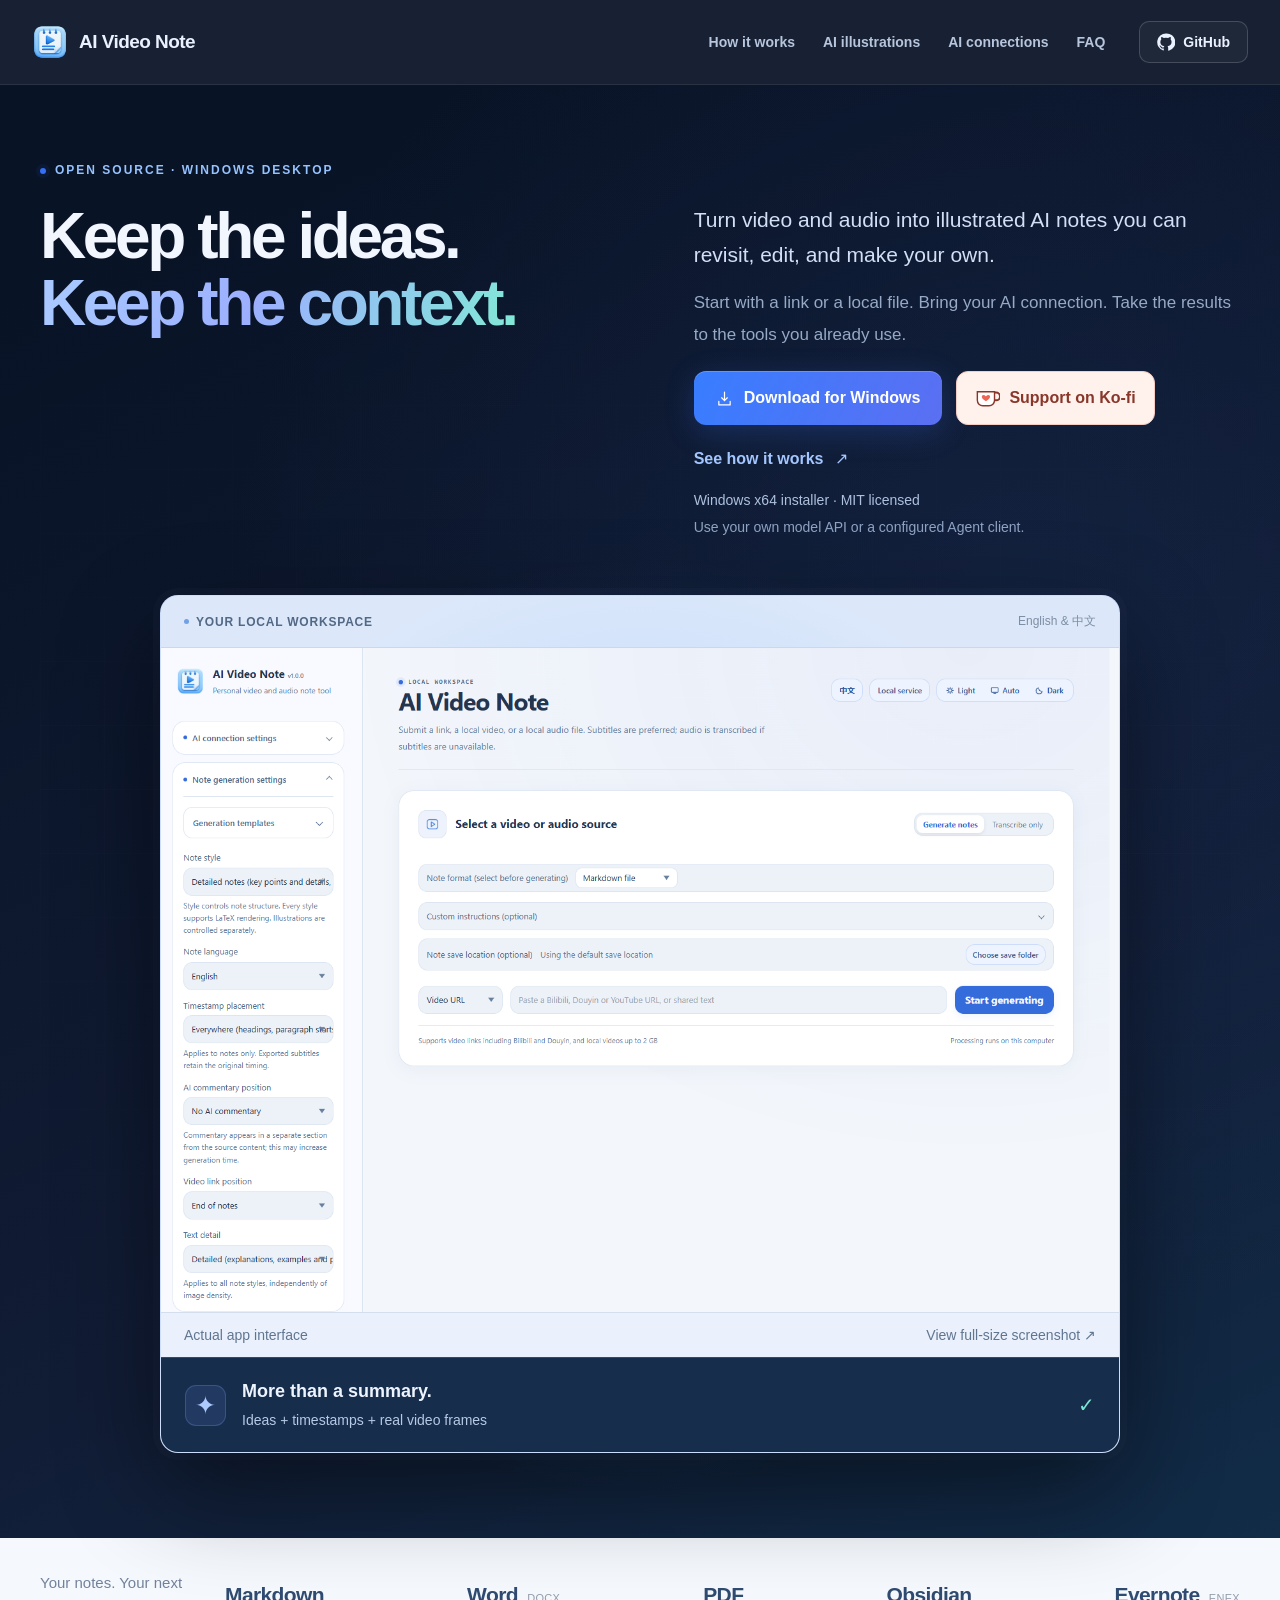
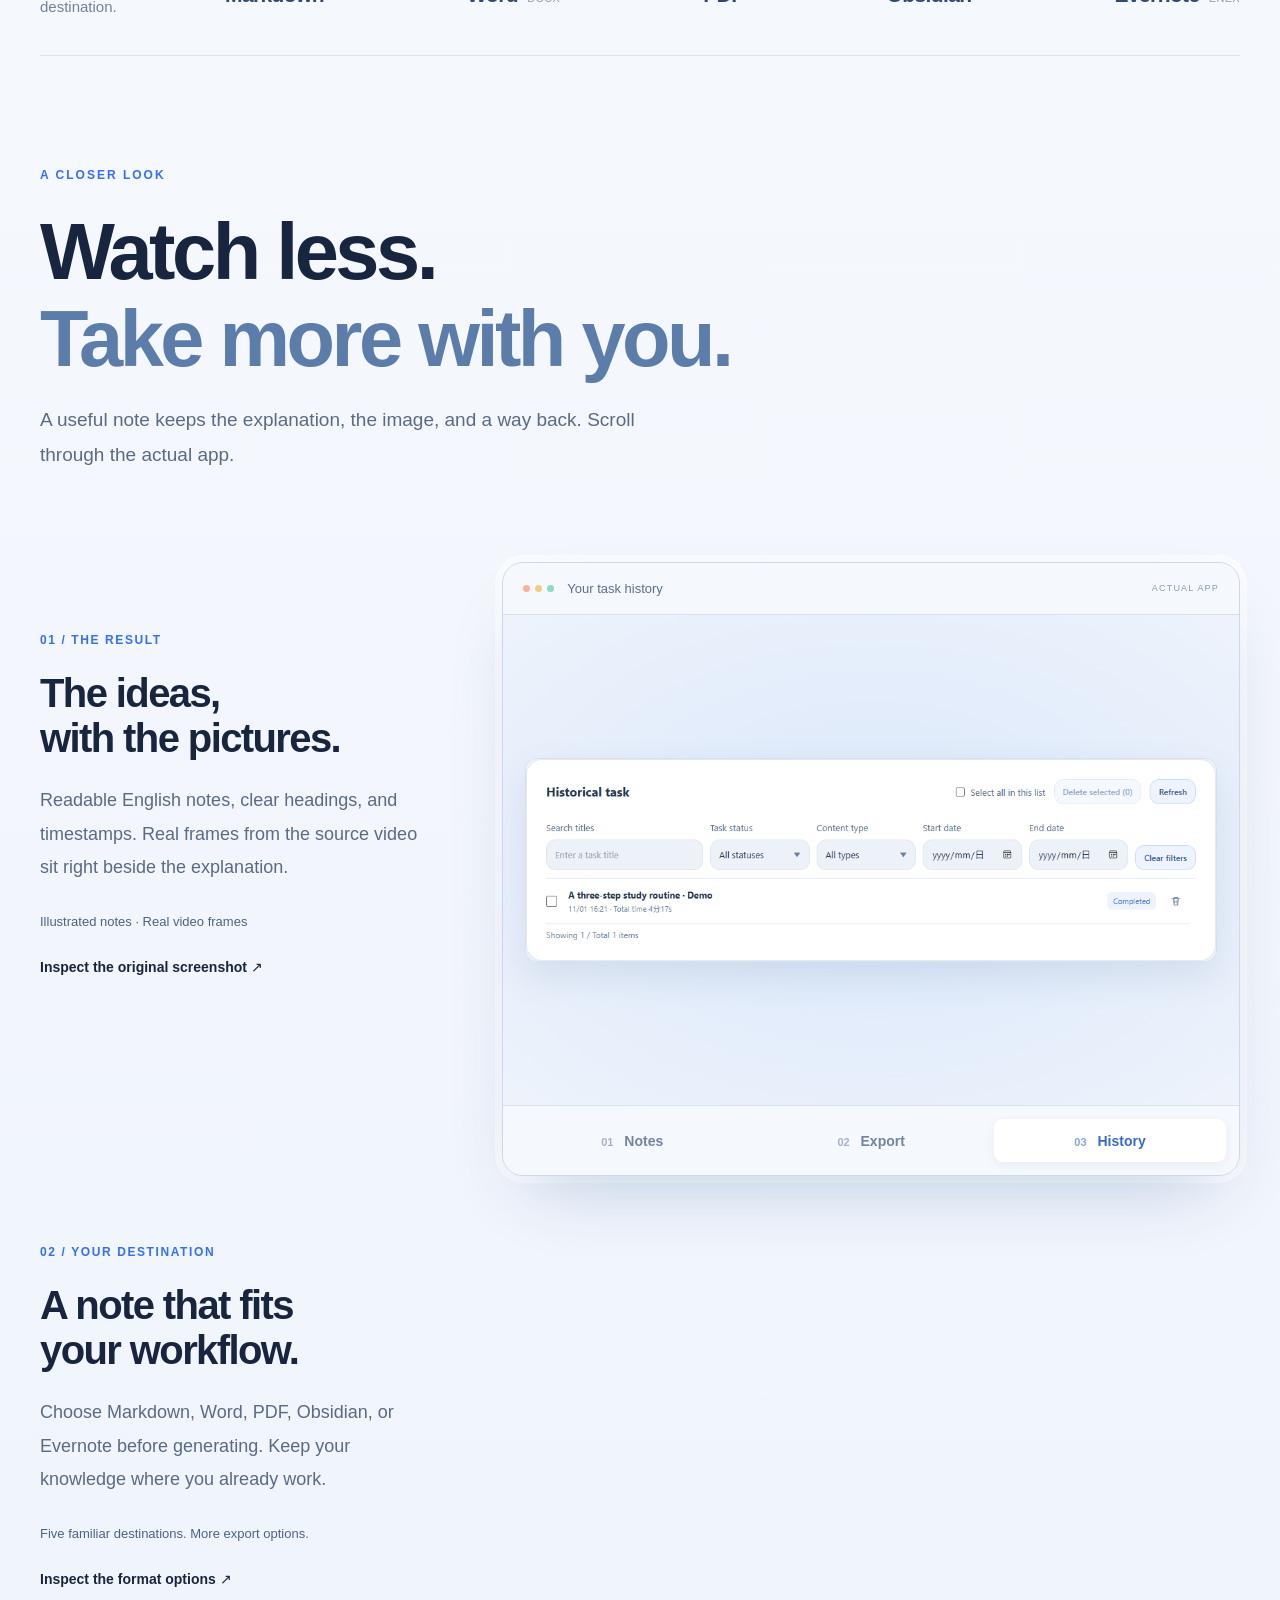
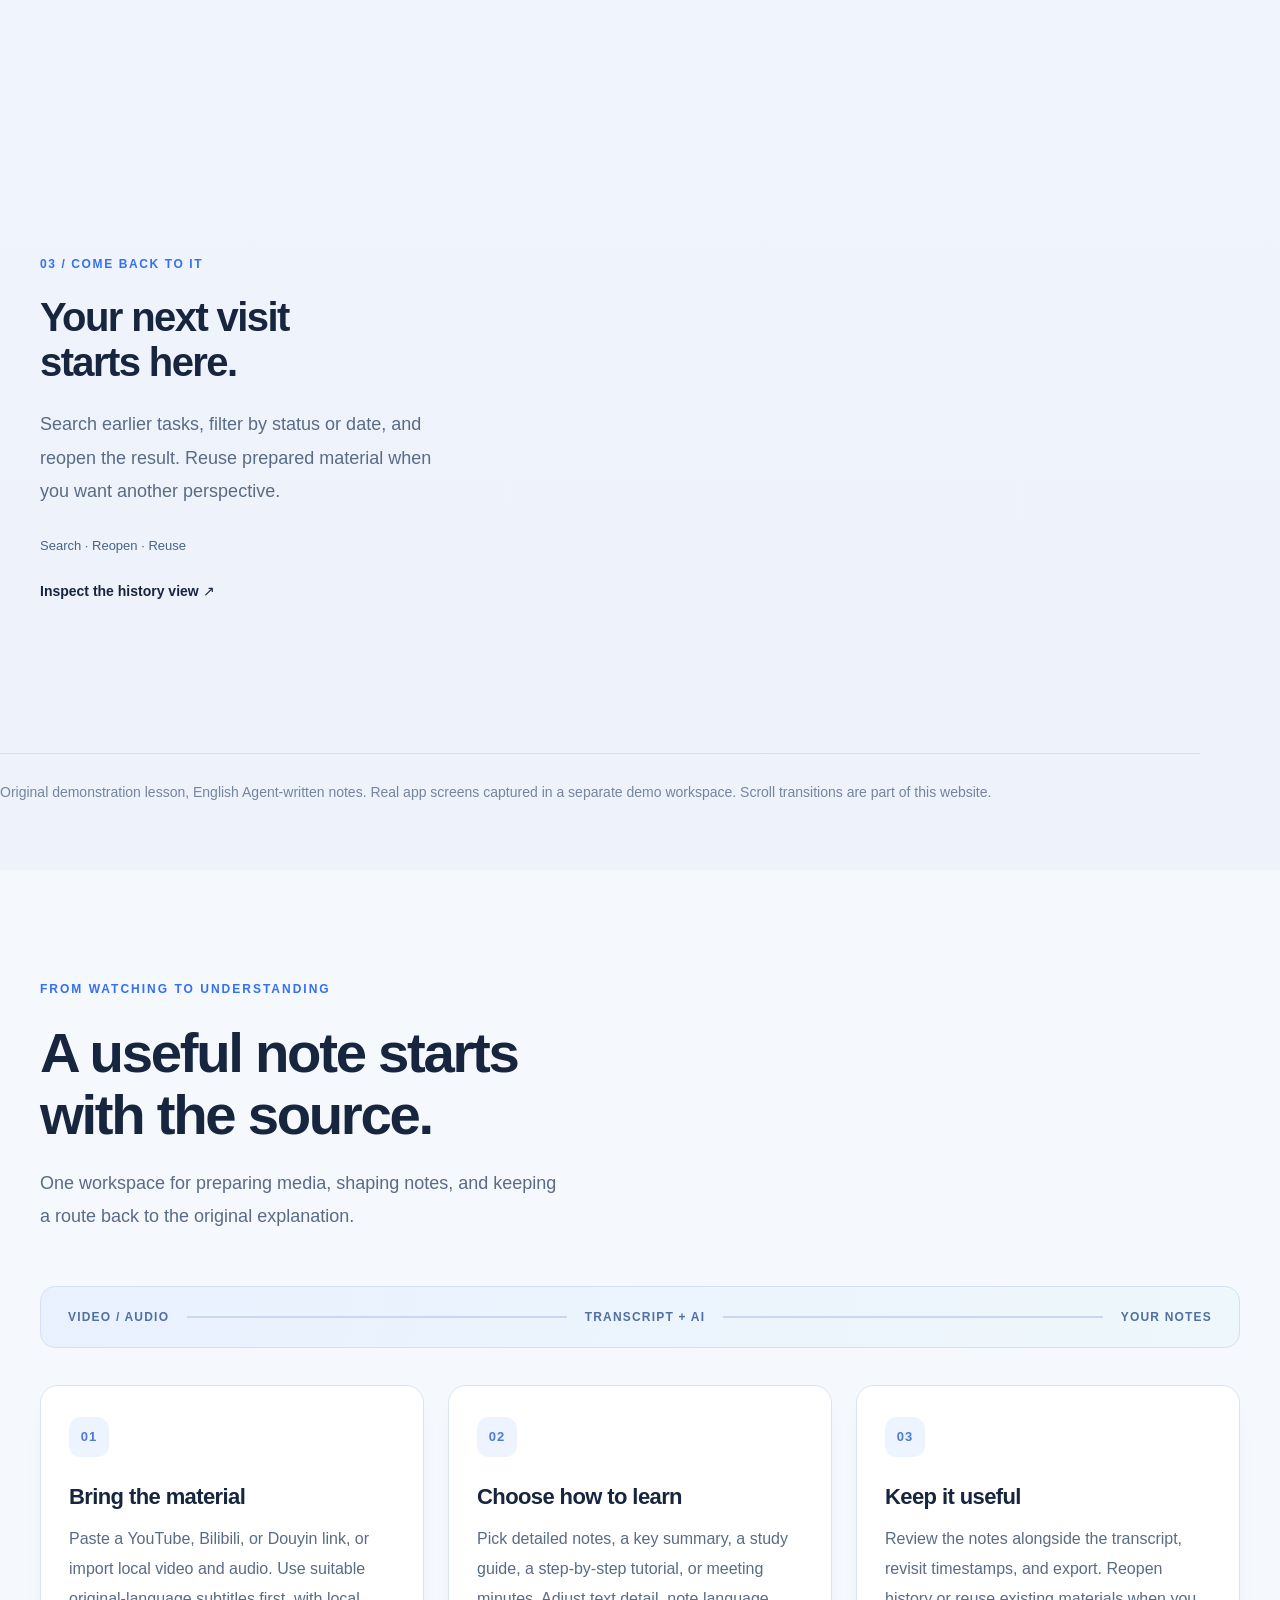
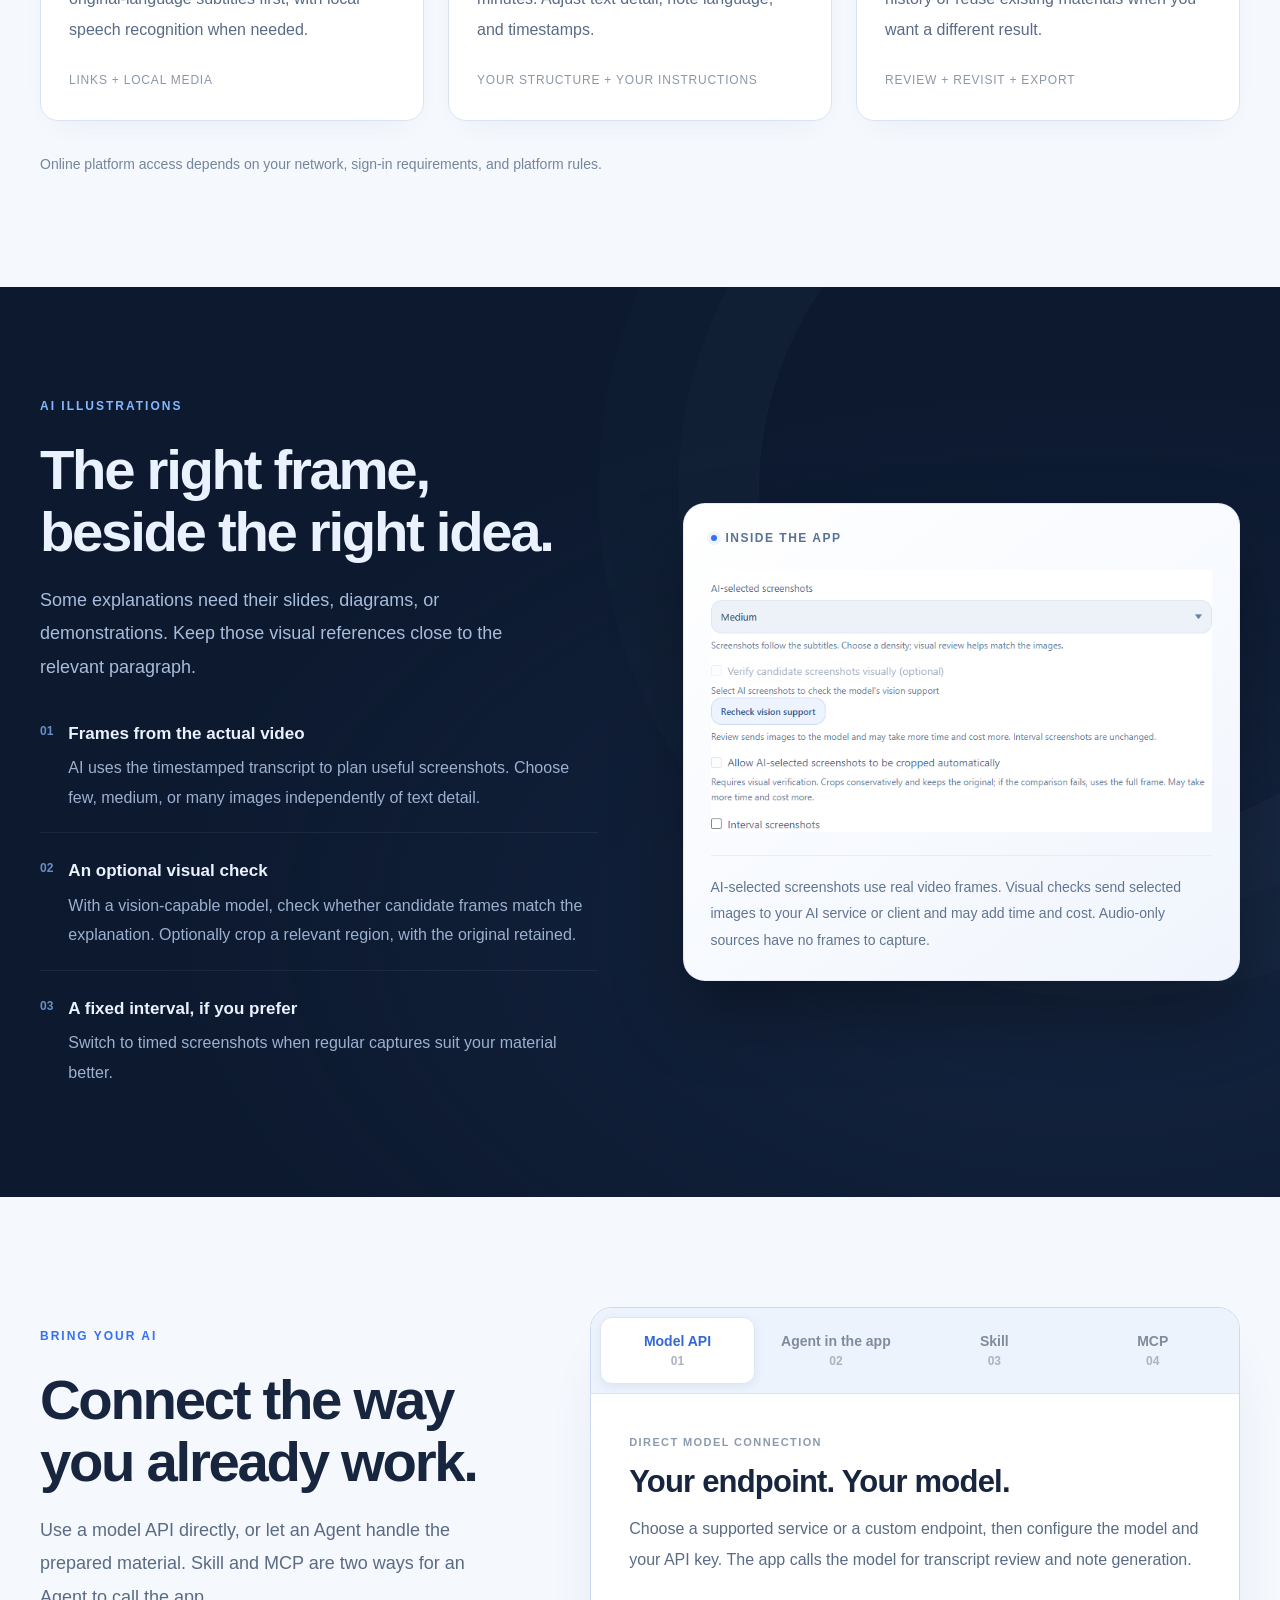
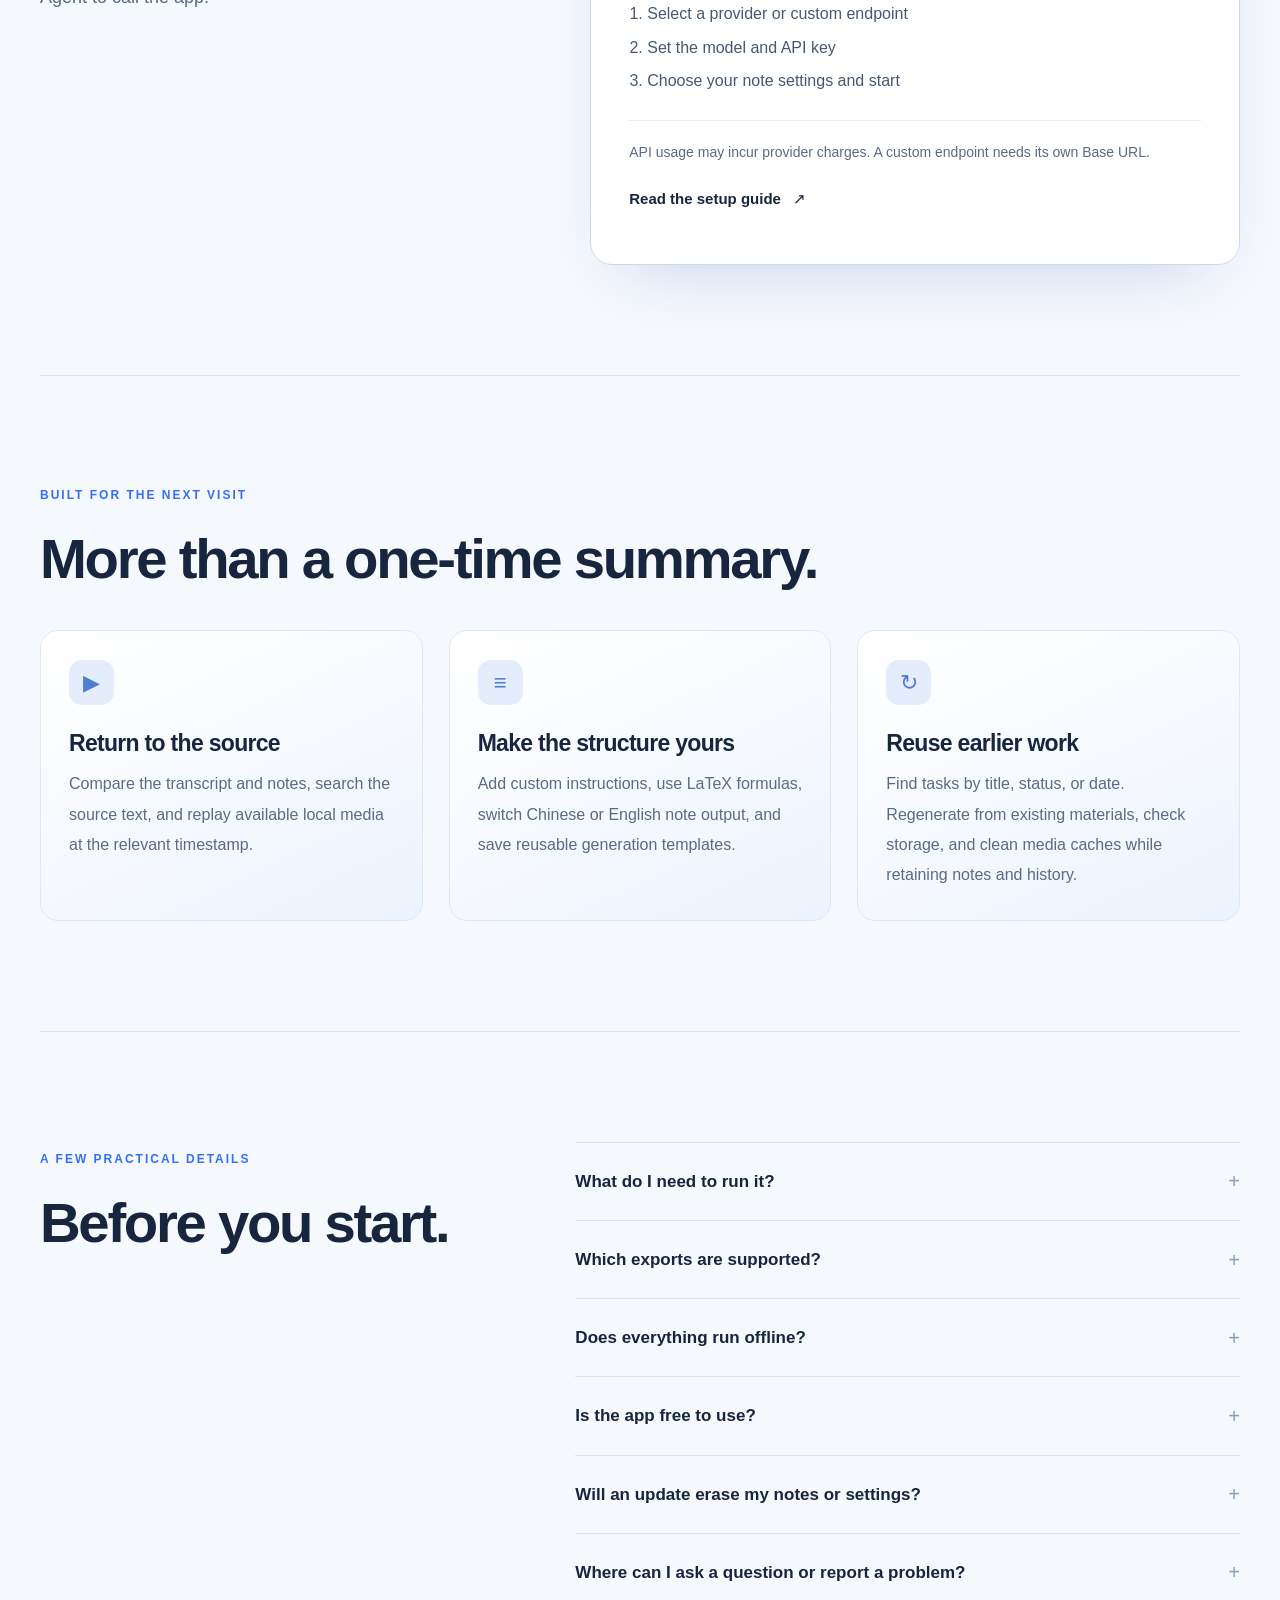
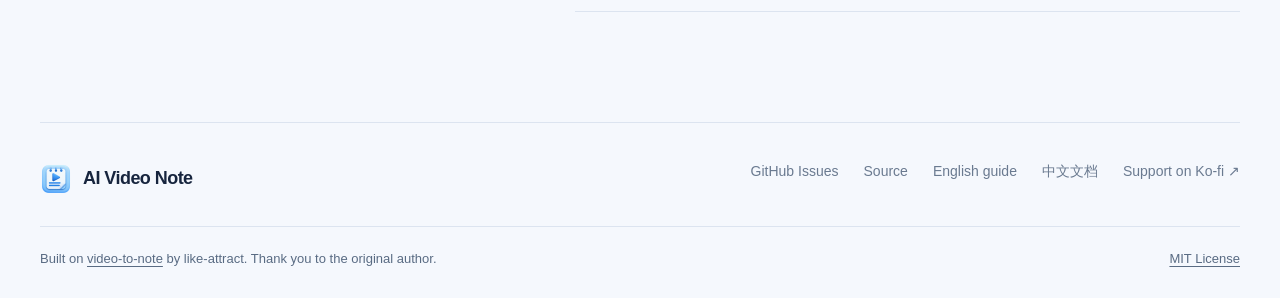
==== commit 0c9a5737: "Refine English website with scroll storytelling and richer visuals Add layered entrances, screenshot" ====
--- a/website/index.html
+++ b/website/index.html
@@ -1,108 +1,118 @@
-<!doctype html>
-<html lang="en">
-<head>
-  <meta charset="utf-8">
-  <meta name="viewport" content="width=device-width, initial-scale=1">
-  <meta name="theme-color" content="#f7f9fc">
-  <title>AI Video Note — Video and audio, turned into illustrated notes</title>
-  <meta name="description" content="Turn video links and local media into illustrated AI notes. Choose your AI connection, revisit the original moments, and export to Markdown, Word, PDF, Obsidian or Evernote.">
-  <link rel="canonical" href="https://hehe1885.github.io/AI-Video-Note/">
-  <meta property="og:type" content="website">
-  <meta property="og:locale" content="en_US">
-  <meta property="og:title" content="AI Video Note — Keep the ideas. Keep the context.">
-  <meta property="og:description" content="Video and audio become illustrated, editable notes. A Windows desktop app with local speech recognition and flexible AI connections.">
-  <meta property="og:url" content="https://hehe1885.github.io/AI-Video-Note/">
-  <meta property="og:image" content="https://hehe1885.github.io/AI-Video-Note/assets/social-card.png">
-  <meta property="og:image:width" content="1200">
-  <meta property="og:image:height" content="630">
-  <meta name="twitter:card" content="summary_large_image">
-  <link rel="icon" type="image/png" href="assets/app-icon.png">
-  <link rel="stylesheet" href="styles.css">
-  <script type="application/ld+json">{"@context":"https://schema.org","@type":"SoftwareApplication","name":"AI Video Note","applicationCategory":"ProductivityApplication","operatingSystem":"Windows","url":"https://hehe1885.github.io/AI-Video-Note/","downloadUrl":"https://github.com/hehe1885/AI-Video-Note/releases/latest","license":"https://github.com/hehe1885/AI-Video-Note/blob/main/LICENSE","description":"A desktop app that turns video and audio into illustrated AI notes, with local speech recognition and multiple export formats."}</script>
-  <script src="site.js" defer></script>
-</head>
-<body>
-  <a class="skip-link" href="#main">Skip to content</a>
-  <header class="site-header">
-    <div class="nav-wrap">
-      <a class="brand" href="#" aria-label="AI Video Note home"><img src="assets/app-icon.png" width="36" height="36" alt=""><span>AI Video Note</span></a>
-      <button class="menu-toggle" type="button" aria-label="Open navigation" aria-expanded="false" aria-controls="site-nav"><span></span><span></span></button>
-      <nav id="site-nav" aria-label="Main navigation">
-        <a href="#workflow">How it works</a><a href="#illustrations">AI illustrations</a><a href="#connections">AI connections</a><a href="#faq">FAQ</a>
-      </nav>
-      <a class="nav-github" href="https://github.com/hehe1885/AI-Video-Note" aria-label="View AI Video Note on GitHub"><svg viewBox="0 0 24 24" aria-hidden="true"><path d="M12 .6a11.7 11.7 0 0 0-3.7 22.8c.6.1.8-.3.8-.6v-2.2c-3.3.7-4-1.4-4-1.4-.5-1.4-1.3-1.7-1.3-1.7-1.1-.7.1-.7.1-.7 1.2.1 1.8 1.2 1.8 1.2 1 1.8 2.7 1.3 3.4 1 .1-.7.4-1.2.7-1.5-2.6-.3-5.3-1.3-5.3-5.8 0-1.3.5-2.3 1.2-3.2-.1-.3-.5-1.5.1-3.1 0 0 1-.3 3.2 1.2a11.2 11.2 0 0 1 5.9 0c2.2-1.5 3.2-1.2 3.2-1.2.6 1.6.2 2.8.1 3.1a4.6 4.6 0 0 1 1.2 3.2c0 4.5-2.7 5.5-5.3 5.8.4.4.8 1.1.8 2.2v3.3c0 .3.2.7.8.6A11.7 11.7 0 0 0 12 .6Z"/></svg><span>GitHub</span></a>
-      <a class="kofi-button nav-kofi" href="https://ko-fi.com/hehe1885" aria-label="Support on Ko-fi"><svg viewBox="0 0 32 26" aria-hidden="true"><path d="M24 6h3a5 5 0 0 1 0 10h-3" fill="none" stroke="#89372b" stroke-width="2.5"/><path d="M3 5h22v11a7 7 0 0 1-7 7h-8a7 7 0 0 1-7-7Z" fill="#fff" stroke="#89372b" stroke-width="1.8"/><path d="M14 17c-7-4-6-8-3-8 2 0 3 2 3 2s1-2 3-2c3 0 4 4-3 8" fill="#ef6554"/></svg><span>Support on Ko-fi</span></a>
-    </div>
-  </header>
-
-  <main id="main">
-    <section class="hero section-wrap" aria-labelledby="hero-title">
-      <div class="hero-copy">
-        <p class="eyebrow"><span class="status-dot"></span> OPEN SOURCE · WINDOWS DESKTOP</p>
-        <h1 id="hero-title">Keep the ideas.<br><span>Keep the context.</span></h1>
-        <p class="hero-lead">Turn video and audio into illustrated AI notes you can revisit, edit, and make your own.</p>
-        <p class="hero-detail">Start with a link or a local file. Bring your AI connection. Take the results to the tools you already use.</p>
-        <div class="hero-actions"><a class="button primary" href="https://github.com/hehe1885/AI-Video-Note/releases/latest"><svg viewBox="0 0 24 24" aria-hidden="true"><path d="M12 3v12m-4-4 4 4 4-4M4 16v5h16v-5"/></svg>Download for Windows</a><a class="text-link" href="#workflow">See how it works <span aria-hidden="true">↗</span></a></div>
-        <p class="download-note">Windows x64 installer · MIT licensed<br><span>Use your own model API or a configured Agent client.</span></p>
-      </div>
-      <div class="hero-product">
-        <div class="product-caption"><span class="mini-dot"></span> YOUR LOCAL WORKSPACE <span class="caption-right">English &amp; 中文</span></div>
-        <a class="screenshot-link" href="assets/workspace.png" target="_blank" rel="noopener" aria-label="Open the full-size English app screenshot"><img class="hero-screen" src="assets/workspace.png" width="1500" height="1040" fetchpriority="high" alt="The actual English interface of AI Video Note, showing media input and note generation settings."></a>
-        <div class="product-footnote"><span>Actual app interface</span><span>Click to see the full screenshot ↗</span></div>
-      </div>
-    </section>
-
-    <section class="export-strip section-wrap" aria-label="Supported note destinations"><p>Your notes. Your next destination.</p><div><span>Markdown</span><span>Word <small>DOCX</small></span><span>PDF</span><span>Obsidian</span><span>Evernote <small>ENEX</small></span></div></section>
-
-
-    <section class="product-gallery section-wrap" aria-labelledby="gallery-title">
-      <div class="section-heading"><p class="eyebrow">SEE WHAT YOU KEEP</p><h2 id="gallery-title">From a video to something<br>you can actually use.</h2><p>Explore real screens from the app: illustrated notes, familiar export choices, and a history you can return to. Click any image to inspect the original.</p></div>
-      <figure class="gallery-main"><a class="gallery-shot" href="assets/notes-en.png" target="_blank" rel="noopener"><img src="assets/notes-en.png" width="1440" height="960" loading="lazy" alt="Real AI Video Note interface displaying English study notes with a frame from the original lesson."></a><figcaption><strong>A readable note, with its visual context.</strong>Headings, timestamps, structured explanations, and video frames stay together in the result.</figcaption></figure>
-      <div class="gallery-pair"><figure><a class="gallery-shot" href="assets/exports-en.png" target="_blank" rel="noopener"><img src="assets/exports-en.png" width="997" height="540" loading="lazy" alt="Actual English interface with export format options including Markdown, Word, PDF, Obsidian and Evernote."></a><figcaption><strong>Choose where the note goes.</strong>Select an output format before generating. Use the result controls to save or export afterward.</figcaption></figure><figure><a class="gallery-shot" href="assets/history-en.png" target="_blank" rel="noopener"><img src="assets/history-en.png" width="997" height="291" loading="lazy" alt="The actual English task history interface, showing search, status filters and an example completed task."></a><figcaption><strong>Your earlier work stays within reach.</strong>Search tasks, filter their status, and reopen completed work.</figcaption></figure></div>
-      <p class="gallery-note">Demonstration uses an original short Chinese lesson with an English Agent-written note. These are app screenshots with sample content, captured in a separate demo workspace.</p>
-    </section>
-
-    <section id="workflow" class="workflow section-wrap section-space" aria-labelledby="workflow-title">
-      <div class="section-heading"><p class="eyebrow">FROM WATCHING TO UNDERSTANDING</p><h2 id="workflow-title">A useful note starts<br>with the source.</h2><p>One workspace for preparing media, shaping notes, and keeping a route back to the original explanation.</p></div>
-      <div class="workflow-steps">
-        <article><span class="step-number">01</span><h3>Bring the material</h3><p>Paste a YouTube, Bilibili, or Douyin link, or import local video and audio. Use suitable original-language subtitles first, with local speech recognition when needed.</p><span class="step-detail">Links + local media</span></article>
-        <article><span class="step-number">02</span><h3>Choose how to learn</h3><p>Pick detailed notes, a key summary, a study guide, a step-by-step tutorial, or meeting minutes. Adjust text detail, note language, and timestamps.</p><span class="step-detail">Your structure + your instructions</span></article>
-        <article><span class="step-number">03</span><h3>Keep it useful</h3><p>Review the notes alongside the transcript, revisit timestamps, and export. Reopen history or reuse existing materials when you want a different result.</p><span class="step-detail">Review + revisit + export</span></article>
-      </div>
-      <p class="section-aside">Online platform access depends on your network, sign-in requirements, and platform rules.</p>
-    </section>
-
-    <section id="illustrations" class="illustration-section section-space" aria-labelledby="illustration-title">
-      <div class="section-wrap illustration-grid">
-        <div class="illustration-copy"><p class="eyebrow">AI ILLUSTRATIONS</p><h2 id="illustration-title">The right frame,<br>beside the right idea.</h2><p class="section-lead">Some explanations need their slides, diagrams, or demonstrations. Keep those visual references close to the relevant paragraph.</p>
-          <ul class="feature-list"><li><span class="feature-index">01</span><div><h3>Frames from the actual video</h3><p>AI uses the timestamped transcript to plan useful screenshots. Choose few, medium, or many images independently of text detail.</p></div></li><li><span class="feature-index">02</span><div><h3>An optional visual check</h3><p>With a vision-capable model, check whether candidate frames match the explanation. Optionally crop a relevant region, with the original retained.</p></div></li><li><span class="feature-index">03</span><div><h3>A fixed interval, if you prefer</h3><p>Switch to timed screenshots when regular captures suit your material better.</p></div></li></ul>
-        </div>
-        <figure class="illustration-figure"><div class="image-label"><span class="status-dot"></span> INSIDE THE APP</div><img src="assets/illustrations.png" width="665" height="346" loading="lazy" alt="Actual English AI screenshot settings, with image density, optional visual verification, automatic cropping, and interval screenshots."><figcaption>AI-selected screenshots use real video frames. Visual checks send selected images to your AI service or client and may add time and cost. Audio-only sources have no frames to capture.</figcaption></figure>
-      </div>
-    </section>
-
-    <section id="connections" class="connections section-wrap section-space" aria-labelledby="connections-title">
-      <div class="section-heading connection-heading"><p class="eyebrow">BRING YOUR AI</p><h2 id="connections-title">Connect the way<br>you already work.</h2><p>Use a model API directly, or let an Agent handle the prepared material. Skill and MCP are two ways for an Agent to call the app.</p></div>
-      <div class="connection-box">
-        <div class="connection-tabs" role="tablist" aria-label="AI connection methods"><button id="tab-api" type="button" role="tab" aria-controls="connection-panel" aria-selected="true" data-connection="api">Model API <span>01</span></button><button id="tab-agent" type="button" role="tab" aria-controls="connection-panel" aria-selected="false" tabindex="-1" data-connection="agent">Agent in the app <span>02</span></button><button id="tab-skill" type="button" role="tab" aria-controls="connection-panel" aria-selected="false" tabindex="-1" data-connection="skill">Skill <span>03</span></button><button id="tab-mcp" type="button" role="tab" aria-controls="connection-panel" aria-selected="false" tabindex="-1" data-connection="mcp">MCP <span>04</span></button></div>
-        <div id="connection-panel" class="connection-panel" role="tabpanel" aria-labelledby="tab-api" tabindex="0"><span id="connection-kicker" class="panel-kicker">DIRECT MODEL CONNECTION</span><h3 id="connection-title">Your endpoint. Your model.</h3><p id="connection-description">Choose a supported service or a custom endpoint, then configure the model and your API key. The app calls the model for transcript review and note generation.</p><ol id="connection-steps"><li>Select a provider or custom endpoint</li><li>Set the model and API key</li><li>Choose your note settings and start</li></ol><p id="connection-note" class="connection-note">API usage may incur provider charges. A custom endpoint needs its own Base URL.</p><a class="text-link" href="https://github.com/hehe1885/AI-Video-Note/blob/main/README.en.md#models-and-ai-configuration">Read the setup guide <span aria-hidden="true">↗</span></a></div>
-      </div>
-    </section>
-
-    <section class="details-section section-wrap section-space" aria-labelledby="details-title"><div class="details-heading"><p class="eyebrow">BUILT FOR THE NEXT VISIT</p><h2 id="details-title">More than a one-time summary.</h2></div><div class="detail-grid"><article><div class="detail-icon" aria-hidden="true">↗</div><h3>Return to the source</h3><p>Compare the transcript and notes, search the source text, and replay available local media at the relevant timestamp.</p></article><article><div class="detail-icon" aria-hidden="true">≡</div><h3>Make the structure yours</h3><p>Add custom instructions, use LaTeX formulas, switch Chinese or English note output, and save reusable generation templates.</p></article><article><div class="detail-icon" aria-hidden="true">↻</div><h3>Reuse earlier work</h3><p>Find tasks by title, status, or date. Regenerate from existing materials, check storage, and clean media caches while retaining notes and history.</p></article></div></section>
-
-    <section id="faq" class="faq section-wrap section-space" aria-labelledby="faq-title"><div class="section-heading"><p class="eyebrow">A FEW PRACTICAL DETAILS</p><h2 id="faq-title">Before you start.</h2></div><div class="faq-list">
-      <details><summary>What do I need to run it?<span aria-hidden="true">+</span></summary><p>The Windows x64 installer includes Python and the required runtime dependencies. Download speech recognition models as needed, and connect your own model API or an already configured Agent client. The app opens a local browser interface and can stay in the Windows system tray.</p></details>
-      <details><summary>Which exports are supported?<span aria-hidden="true">+</span></summary><p>Markdown, Word (DOCX), PDF, HTML, PNG images, plain text, JSON, and Evernote (ENEX), plus SRT subtitles. You can also save directly to an Obsidian vault, with separate image attachments and relative links.</p></details>
-      <details><summary>Does everything run offline?<span aria-hidden="true">+</span></summary><p>Local speech recognition runs on your computer after the model is installed. Online video downloads need network access. When using an online AI service or Agent, relevant text and selected images are sent to that service or client. A local interface does not make every processing step offline.</p></details>
-      <details><summary>Is the app free to use?<span aria-hidden="true">+</span></summary><p>The app is open source under the MIT license. Your chosen AI provider or Agent client may charge for its usage. Speech recognition models are downloaded separately; the release includes no personal accounts, API keys, history, or preinstalled recognition models.</p></details>
-      <details><summary>Will an update erase my notes or settings?<span aria-hidden="true">+</span></summary><p>Quit the app through the system tray, then install the new version into the same folder. The installer preserves the workspace, custom data folders, and the existing Windows startup preference. Uninstalling also retains user data.</p></details>
-      <details><summary>Where can I ask a question or report a problem?<span aria-hidden="true">+</span></summary><p>Open an <a href="https://github.com/hehe1885/AI-Video-Note/issues">Issue on GitHub</a>. Include the steps to reproduce the problem and relevant error details, with any credentials or personal information removed.</p></details>
-    </div></section>
-
-    <section class="closing section-wrap" aria-labelledby="closing-title"><div><p class="eyebrow">MAKE THE NEXT WATCH COUNT</p><h2 id="closing-title">From “I watched it”<br>to “I can find it again.”</h2></div><div class="closing-actions"><a class="button primary" href="https://github.com/hehe1885/AI-Video-Note/releases/latest">Get AI Video Note <span aria-hidden="true">↗</span></a><a class="kofi-button" href="https://ko-fi.com/hehe1885"><svg viewBox="0 0 32 26" aria-hidden="true"><path d="M24 6h3a5 5 0 0 1 0 10h-3" fill="none" stroke="#89372b" stroke-width="2.5"/><path d="M3 5h22v11a7 7 0 0 1-7 7h-8a7 7 0 0 1-7-7Z" fill="#fff" stroke="#89372b" stroke-width="1.8"/><path d="M14 17c-7-4-6-8-3-8 2 0 3 2 3 2s1-2 3-2c3 0 4 4-3 8" fill="#ef6554"/></svg>Support on Ko-fi</a><a class="text-link" href="https://github.com/hehe1885/AI-Video-Note/issues">Share feedback on GitHub</a></div></section>
-  </main>
-
-  <footer class="site-footer section-wrap"><div class="footer-main"><a class="brand" href="#"><img src="assets/app-icon.png" width="32" height="32" alt=""><span>AI Video Note</span></a><div class="footer-links"><a href="https://github.com/hehe1885/AI-Video-Note">Source</a><a href="https://github.com/hehe1885/AI-Video-Note/blob/main/README.en.md">English guide</a><a href="https://github.com/hehe1885/AI-Video-Note/blob/main/README.md" lang="zh-CN">中文文档</a><a href="https://ko-fi.com/hehe1885">Support on Ko-fi ↗</a></div></div><div class="footer-bottom"><p>Built on <a href="https://github.com/like-attract/video-to-note">video-to-note</a> by like-attract. Thank you to the original author.</p><a href="https://github.com/hehe1885/AI-Video-Note/blob/main/LICENSE">MIT License</a></div></footer>
-</body>
-</html>
+<!doctype html>
+<html lang="en">
+<head>
+  <meta charset="utf-8">
+  <meta name="viewport" content="width=device-width, initial-scale=1">
+  <meta name="theme-color" content="#091326">
+  <title>AI Video Note — Video and audio, turned into illustrated notes</title>
+  <meta name="description" content="Turn video links and local media into illustrated AI notes. Choose your AI connection, revisit the original moments, and export to Markdown, Word, PDF, Obsidian or Evernote.">
+  <link rel="canonical" href="https://hehe1885.github.io/AI-Video-Note/">
+  <meta property="og:type" content="website">
+  <meta property="og:locale" content="en_US">
+  <meta property="og:title" content="AI Video Note — Keep the ideas. Keep the context.">
+  <meta property="og:description" content="Video and audio become illustrated, editable notes. A Windows desktop app with local speech recognition and flexible AI connections.">
+  <meta property="og:url" content="https://hehe1885.github.io/AI-Video-Note/">
+  <meta property="og:image" content="https://hehe1885.github.io/AI-Video-Note/assets/social-card.png">
+  <meta property="og:image:width" content="1200">
+  <meta property="og:image:height" content="630">
+  <meta name="twitter:card" content="summary_large_image">
+  <link rel="icon" type="image/png" href="assets/app-icon.png">
+  <link rel="stylesheet" href="styles.css?v=5">
+  <link rel="stylesheet" href="experience.css?v=5">
+  <script type="application/ld+json">{"@context":"https://schema.org","@type":"SoftwareApplication","name":"AI Video Note","applicationCategory":"ProductivityApplication","operatingSystem":"Windows","url":"https://hehe1885.github.io/AI-Video-Note/","downloadUrl":"https://github.com/hehe1885/AI-Video-Note/releases/latest","license":"https://github.com/hehe1885/AI-Video-Note/blob/main/LICENSE","description":"A desktop app that turns video and audio into illustrated AI notes, with local speech recognition and multiple export formats."}</script>
+  <script src="site.js?v=5" defer></script>
+</head>
+<body>
+  <div class="reading-progress" aria-hidden="true"></div>
+  <a class="skip-link" href="#main">Skip to content</a>
+  <header class="site-header">
+    <div class="nav-wrap">
+      <a class="brand" href="#" aria-label="AI Video Note home"><img src="assets/app-icon.png" width="36" height="36" alt=""><span>AI Video Note</span></a>
+      <button class="menu-toggle" type="button" aria-label="Open navigation" aria-expanded="false" aria-controls="site-nav"><span></span><span></span></button>
+      <nav id="site-nav" aria-label="Main navigation">
+        <a href="#workflow">How it works</a><a href="#illustrations">AI illustrations</a><a href="#connections">AI connections</a><a href="#faq">FAQ</a>
+      </nav>
+      <a class="nav-github" href="https://github.com/hehe1885/AI-Video-Note" aria-label="View AI Video Note on GitHub"><svg viewBox="0 0 24 24" aria-hidden="true"><path d="M12 .6a11.7 11.7 0 0 0-3.7 22.8c.6.1.8-.3.8-.6v-2.2c-3.3.7-4-1.4-4-1.4-.5-1.4-1.3-1.7-1.3-1.7-1.1-.7.1-.7.1-.7 1.2.1 1.8 1.2 1.8 1.2 1 1.8 2.7 1.3 3.4 1 .1-.7.4-1.2.7-1.5-2.6-.3-5.3-1.3-5.3-5.8 0-1.3.5-2.3 1.2-3.2-.1-.3-.5-1.5.1-3.1 0 0 1-.3 3.2 1.2a11.2 11.2 0 0 1 5.9 0c2.2-1.5 3.2-1.2 3.2-1.2.6 1.6.2 2.8.1 3.1a4.6 4.6 0 0 1 1.2 3.2c0 4.5-2.7 5.5-5.3 5.8.4.4.8 1.1.8 2.2v3.3c0 .3.2.7.8.6A11.7 11.7 0 0 0 12 .6Z"/></svg><span>GitHub</span></a>
+    </div>
+  </header>
+
+  <main id="main">
+    <section class="hero section-wrap" aria-labelledby="hero-title">
+      <div class="hero-copy">
+        <p class="eyebrow"><span class="status-dot"></span> OPEN SOURCE · WINDOWS DESKTOP</p>
+        <h1 id="hero-title">Keep the ideas.<br><span>Keep the context.</span></h1>
+        <p class="hero-lead">Turn video and audio into illustrated AI notes you can revisit, edit, and make your own.</p>
+        <p class="hero-detail">Start with a link or a local file. Bring your AI connection. Take the results to the tools you already use.</p>
+        <div class="hero-actions"><a class="button primary" href="https://github.com/hehe1885/AI-Video-Note/releases/latest"><svg viewBox="0 0 24 24" aria-hidden="true"><path d="M12 3v12m-4-4 4 4 4-4M4 16v5h16v-5"/></svg>Download for Windows</a><a class="kofi-button hero-kofi" href="https://ko-fi.com/hehe1885" aria-label="Support on Ko-fi"><svg viewBox="0 0 32 26" aria-hidden="true"><path d="M24 6h3a5 5 0 0 1 0 10h-3" fill="none" stroke="#89372b" stroke-width="2.5"/><path d="M3 5h22v11a7 7 0 0 1-7 7h-8a7 7 0 0 1-7-7Z" fill="#fff" stroke="#89372b" stroke-width="1.8"/><path d="M14 17c-7-4-6-8-3-8 2 0 3 2 3 2s1-2 3-2c3 0 4 4-3 8" fill="#ef6554"/></svg><span>Support on Ko-fi</span></a><a class="text-link" href="#workflow">See how it works <span aria-hidden="true">↗</span></a></div>
+        <p class="download-note">Windows x64 installer · MIT licensed<br><span>Use your own model API or a configured Agent client.</span></p>
+      </div>
+      <div class="hero-product"><div class="product-aura" aria-hidden="true"></div>
+        <div class="product-caption"><span class="mini-dot"></span> YOUR LOCAL WORKSPACE <span class="caption-right">English &amp; 中文</span></div>
+        <a class="screenshot-link" href="assets/workspace.png" target="_blank" rel="noopener" aria-label="Open the full-size English app screenshot"><img class="hero-screen" src="assets/workspace.png" width="1500" height="1040" fetchpriority="high" alt="The actual English interface of AI Video Note, showing media input and note generation settings."></a>
+        <div class="product-footnote"><span>Actual app interface</span><span>View full-size screenshot ↗</span></div><div class="product-summary"><span class="floating-icon">✦</span><div><strong>More than a summary.</strong><span>Ideas + timestamps + real video frames</span></div><span class="floating-check">✓</span></div>
+      </div>
+    </section>
+
+    <section class="export-strip section-wrap" aria-label="Supported note destinations"><p>Your notes. Your next destination.</p><div><span>Markdown</span><span>Word <small>DOCX</small></span><span>PDF</span><span>Obsidian</span><span>Evernote <small>ENEX</small></span></div></section>
+
+
+    <section class="product-story" aria-labelledby="gallery-title">
+      <div class="section-wrap story-heading"><p class="eyebrow">A CLOSER LOOK</p><h2 id="gallery-title">Watch less.<br><span>Take more with you.</span></h2><p>A useful note keeps the explanation, the image, and a way back. Scroll through the actual app.</p></div>
+      <div class="story-layout section-wrap">
+        <div class="story-steps">
+          <article class="story-step is-active" data-story-step="0"><span class="story-number">01 / THE RESULT</span><h3>The ideas,<br>with the pictures.</h3><p>Readable English notes, clear headings, and timestamps. Real frames from the source video sit right beside the explanation.</p><span class="story-detail">Illustrated notes · Real video frames</span><a class="text-link" href="assets/notes-en.png" target="_blank" rel="noopener">Inspect the original screenshot ↗</a><img class="story-mobile-image" src="assets/notes-en.png" width="1440" height="960" loading="lazy" alt="Actual app showing English study notes with a screenshot from the source lesson."></article>
+          <article class="story-step" data-story-step="1"><span class="story-number">02 / YOUR DESTINATION</span><h3>A note that fits<br>your workflow.</h3><p>Choose Markdown, Word, PDF, Obsidian, or Evernote before generating. Keep your knowledge where you already work.</p><span class="story-detail">Five familiar destinations. More export options.</span><a class="text-link" href="assets/exports-en.png" target="_blank" rel="noopener">Inspect the format options ↗</a><img class="story-mobile-image" src="assets/exports-en.png" width="997" height="540" loading="lazy" alt="Actual English export format options in AI Video Note."></article>
+          <article class="story-step" data-story-step="2"><span class="story-number">03 / COME BACK TO IT</span><h3>Your next visit<br>starts here.</h3><p>Search earlier tasks, filter by status or date, and reopen the result. Reuse prepared material when you want another perspective.</p><span class="story-detail">Search · Reopen · Reuse</span><a class="text-link" href="assets/history-en.png" target="_blank" rel="noopener">Inspect the history view ↗</a><img class="story-mobile-image" src="assets/history-en.png" width="997" height="291" loading="lazy" alt="Actual English task history with filters and one completed demo task."></article>
+        </div>
+        <div class="story-stage">
+          <div class="stage-toolbar"><span class="window-dots" aria-hidden="true"><i></i><i></i><i></i></span><span id="story-stage-title">Illustrated notes</span><span class="stage-label">ACTUAL APP</span></div>
+          <div class="story-screen"><a class="story-frame is-active" href="assets/notes-en.png" target="_blank" rel="noopener" data-story-frame="0" aria-label="Open the illustrated note screenshot"><img src="assets/notes-en.png" width="1440" height="960" loading="lazy" alt="English notes in the real AI Video Note interface."></a><a class="story-frame" href="assets/exports-en.png" target="_blank" rel="noopener" data-story-frame="1" tabindex="-1" aria-hidden="true" aria-label="Open the export options screenshot"><img src="assets/exports-en.png" width="997" height="540" loading="lazy" alt="Real export format choices."></a><a class="story-frame" href="assets/history-en.png" target="_blank" rel="noopener" data-story-frame="2" tabindex="-1" aria-hidden="true" aria-label="Open the task history screenshot"><img src="assets/history-en.png" width="997" height="291" loading="lazy" alt="Real task history filters and example result."></a></div>
+          <div class="story-controls" aria-label="App screenshots"><button type="button" data-story-target="0" aria-pressed="true"><span>01</span> Notes</button><button type="button" data-story-target="1" aria-pressed="false"><span>02</span> Export</button><button type="button" data-story-target="2" aria-pressed="false"><span>03</span> History</button></div>
+        </div>
+      </div>
+      <p class="gallery-note section-wrap">Original demonstration lesson, English Agent-written notes. Real app screens captured in a separate demo workspace. Scroll transitions are part of this website.</p>
+    </section>
+
+    <section id="workflow" class="workflow section-wrap section-space" aria-labelledby="workflow-title">
+      <div class="section-heading"><p class="eyebrow">FROM WATCHING TO UNDERSTANDING</p><h2 id="workflow-title">A useful note starts<br>with the source.</h2><p>One workspace for preparing media, shaping notes, and keeping a route back to the original explanation.</p></div>
+      <div class="workflow-path" aria-hidden="true"><span>VIDEO / AUDIO</span><i></i><span>TRANSCRIPT + AI</span><i></i><span>YOUR NOTES</span></div><div class="workflow-steps">
+        <article><span class="step-number">01</span><h3>Bring the material</h3><p>Paste a YouTube, Bilibili, or Douyin link, or import local video and audio. Use suitable original-language subtitles first, with local speech recognition when needed.</p><span class="step-detail">Links + local media</span></article>
+        <article><span class="step-number">02</span><h3>Choose how to learn</h3><p>Pick detailed notes, a key summary, a study guide, a step-by-step tutorial, or meeting minutes. Adjust text detail, note language, and timestamps.</p><span class="step-detail">Your structure + your instructions</span></article>
+        <article><span class="step-number">03</span><h3>Keep it useful</h3><p>Review the notes alongside the transcript, revisit timestamps, and export. Reopen history or reuse existing materials when you want a different result.</p><span class="step-detail">Review + revisit + export</span></article>
+      </div>
+      <p class="section-aside">Online platform access depends on your network, sign-in requirements, and platform rules.</p>
+    </section>
+
+    <section id="illustrations" class="illustration-section section-space" aria-labelledby="illustration-title">
+      <div class="section-wrap illustration-grid">
+        <div class="illustration-copy"><p class="eyebrow">AI ILLUSTRATIONS</p><h2 id="illustration-title">The right frame,<br>beside the right idea.</h2><p class="section-lead">Some explanations need their slides, diagrams, or demonstrations. Keep those visual references close to the relevant paragraph.</p>
+          <ul class="feature-list"><li><span class="feature-index">01</span><div><h3>Frames from the actual video</h3><p>AI uses the timestamped transcript to plan useful screenshots. Choose few, medium, or many images independently of text detail.</p></div></li><li><span class="feature-index">02</span><div><h3>An optional visual check</h3><p>With a vision-capable model, check whether candidate frames match the explanation. Optionally crop a relevant region, with the original retained.</p></div></li><li><span class="feature-index">03</span><div><h3>A fixed interval, if you prefer</h3><p>Switch to timed screenshots when regular captures suit your material better.</p></div></li></ul>
+        </div>
+        <figure class="illustration-figure"><div class="image-label"><span class="status-dot"></span> INSIDE THE APP</div><img src="assets/illustrations.png" width="665" height="346" loading="lazy" alt="Actual English AI screenshot settings, with image density, optional visual verification, automatic cropping, and interval screenshots."><figcaption>AI-selected screenshots use real video frames. Visual checks send selected images to your AI service or client and may add time and cost. Audio-only sources have no frames to capture.</figcaption></figure>
+      </div>
+    </section>
+
+    <section id="connections" class="connections section-wrap section-space" aria-labelledby="connections-title">
+      <div class="section-heading connection-heading"><p class="eyebrow">BRING YOUR AI</p><h2 id="connections-title">Connect the way<br>you already work.</h2><p>Use a model API directly, or let an Agent handle the prepared material. Skill and MCP are two ways for an Agent to call the app.</p></div>
+      <div class="connection-box">
+        <div class="connection-tabs" role="tablist" aria-label="AI connection methods"><button id="tab-api" type="button" role="tab" aria-controls="connection-panel" aria-selected="true" data-connection="api">Model API <span>01</span></button><button id="tab-agent" type="button" role="tab" aria-controls="connection-panel" aria-selected="false" tabindex="-1" data-connection="agent">Agent in the app <span>02</span></button><button id="tab-skill" type="button" role="tab" aria-controls="connection-panel" aria-selected="false" tabindex="-1" data-connection="skill">Skill <span>03</span></button><button id="tab-mcp" type="button" role="tab" aria-controls="connection-panel" aria-selected="false" tabindex="-1" data-connection="mcp">MCP <span>04</span></button></div>
+        <div id="connection-panel" class="connection-panel" role="tabpanel" aria-labelledby="tab-api" tabindex="0"><span id="connection-kicker" class="panel-kicker">DIRECT MODEL CONNECTION</span><h3 id="connection-title">Your endpoint. Your model.</h3><p id="connection-description">Choose a supported service or a custom endpoint, then configure the model and your API key. The app calls the model for transcript review and note generation.</p><ol id="connection-steps"><li>Select a provider or custom endpoint</li><li>Set the model and API key</li><li>Choose your note settings and start</li></ol><p id="connection-note" class="connection-note">API usage may incur provider charges. A custom endpoint needs its own Base URL.</p><a class="text-link" href="https://github.com/hehe1885/AI-Video-Note/blob/main/README.en.md#models-and-ai-configuration">Read the setup guide <span aria-hidden="true">↗</span></a></div>
+      </div>
+    </section>
+
+    <section class="details-section section-wrap section-space" aria-labelledby="details-title"><div class="details-heading"><p class="eyebrow">BUILT FOR THE NEXT VISIT</p><h2 id="details-title">More than a one-time summary.</h2></div><div class="detail-grid"><article><div class="detail-icon" aria-hidden="true">▶</div><h3>Return to the source</h3><p>Compare the transcript and notes, search the source text, and replay available local media at the relevant timestamp.</p></article><article><div class="detail-icon" aria-hidden="true">≡</div><h3>Make the structure yours</h3><p>Add custom instructions, use LaTeX formulas, switch Chinese or English note output, and save reusable generation templates.</p></article><article><div class="detail-icon" aria-hidden="true">↻</div><h3>Reuse earlier work</h3><p>Find tasks by title, status, or date. Regenerate from existing materials, check storage, and clean media caches while retaining notes and history.</p></article></div></section>
+
+    <section id="faq" class="faq section-wrap section-space" aria-labelledby="faq-title"><div class="section-heading"><p class="eyebrow">A FEW PRACTICAL DETAILS</p><h2 id="faq-title">Before you start.</h2></div><div class="faq-list">
+      <details><summary>What do I need to run it?<span aria-hidden="true">+</span></summary><p>The Windows x64 installer includes Python and the required runtime dependencies. Download speech recognition models as needed, and connect your own model API or an already configured Agent client. The app opens a local browser interface and can stay in the Windows system tray.</p></details>
+      <details><summary>Which exports are supported?<span aria-hidden="true">+</span></summary><p>Markdown, Word (DOCX), PDF, HTML, PNG images, plain text, JSON, and Evernote (ENEX), plus SRT subtitles. You can also save directly to an Obsidian vault, with separate image attachments and relative links.</p></details>
+      <details><summary>Does everything run offline?<span aria-hidden="true">+</span></summary><p>Local speech recognition runs on your computer after the model is installed. Online video downloads need network access. When using an online AI service or Agent, relevant text and selected images are sent to that service or client. A local interface does not make every processing step offline.</p></details>
+      <details><summary>Is the app free to use?<span aria-hidden="true">+</span></summary><p>The app is open source under the MIT license. Your chosen AI provider or Agent client may charge for its usage. Speech recognition models are downloaded separately; the release includes no personal accounts, API keys, history, or preinstalled recognition models.</p></details>
+      <details><summary>Will an update erase my notes or settings?<span aria-hidden="true">+</span></summary><p>Quit the app through the system tray, then install the new version into the same folder. The installer preserves the workspace, custom data folders, and the existing Windows startup preference. Uninstalling also retains user data.</p></details>
+      <details><summary>Where can I ask a question or report a problem?<span aria-hidden="true">+</span></summary><p>Open an <a href="https://github.com/hehe1885/AI-Video-Note/issues">Issue on GitHub</a>. Include the steps to reproduce the problem and relevant error details, with any credentials or personal information removed.</p></details>
+    </div></section>
+
+</main>
+
+  <footer class="site-footer section-wrap"><div class="footer-main"><a class="brand" href="#"><img src="assets/app-icon.png" width="32" height="32" alt=""><span>AI Video Note</span></a><div class="footer-links"><a href="https://github.com/hehe1885/AI-Video-Note/issues">GitHub Issues</a><a href="https://github.com/hehe1885/AI-Video-Note">Source</a><a href="https://github.com/hehe1885/AI-Video-Note/blob/main/README.en.md">English guide</a><a href="https://github.com/hehe1885/AI-Video-Note/blob/main/README.md" lang="zh-CN">中文文档</a><a href="https://ko-fi.com/hehe1885">Support on Ko-fi ↗</a></div></div><div class="footer-bottom"><p>Built on <a href="https://github.com/like-attract/video-to-note">video-to-note</a> by like-attract. Thank you to the original author.</p><a href="https://github.com/hehe1885/AI-Video-Note/blob/main/LICENSE">MIT License</a></div></footer>
+</body>
+</html>
--- a/website/styles.css
+++ b/website/styles.css
@@ -1,18 +1,18 @@
-@charset "UTF-8";
-:root{--ink:#17253a;--muted:#5d6a7d;--blue:#2e68db;--deep:#17366c;--line:#dfe5ee;--paper:#f7f9fc;--radius:18px;font-family:Inter,-apple-system,BlinkMacSystemFont,"Segoe UI",sans-serif;color:var(--ink);background:#fff;font-synthesis:none;text-rendering:optimizeLegibility}*{box-sizing:border-box}html{scroll-behavior:smooth;scroll-padding-top:100px}body{margin:0}button,a{-webkit-tap-highlight-color:transparent}a{color:inherit;text-decoration:none}button{font:inherit}img{display:block;max-width:100%;height:auto}button,a,summary{touch-action:manipulation}a:focus-visible,button:focus-visible,summary:focus-visible,[tabindex]:focus-visible{outline:3px solid #83b6ff;outline-offset:5px}.skip-link{position:fixed;left:20px;top:-100px;z-index:100;padding:12px 20px;background:var(--ink);color:white;border-radius:8px}.skip-link:focus{top:14px}.section-wrap{width:min(1200px,calc(100% - 80px));margin-inline:auto}.site-header{position:sticky;top:0;z-index:30;background:#ffffffed;backdrop-filter:blur(16px);border-bottom:1px solid #e8edf3}.nav-wrap{width:min(1320px,calc(100% - 64px));height:82px;display:flex;align-items:center;gap:40px;margin:auto}.brand{display:inline-flex;align-items:center;gap:11px;font-size:18px;font-weight:730;letter-spacing:-.55px;white-space:nowrap}.site-header nav{display:flex;gap:28px;margin-left:auto;font-size:16px;font-weight:550;color:#58667a}.site-header nav a:hover,.footer-links a:hover{color:var(--blue)}.nav-github{display:flex;align-items:center;gap:8px;font-size:16px;font-weight:650;padding:10px 15px;border:1px solid var(--line);border-radius:9px}.nav-github svg{width:17px;height:17px;fill:currentColor}.nav-github:hover{background:var(--paper)}.menu-toggle{display:none}.hero{display:grid;grid-template-columns:.95fr 1.16fr;align-items:center;gap:46px;padding-top:86px;padding-bottom:78px;min-height:670px}.eyebrow{display:flex;align-items:center;gap:9px;color:var(--blue);font-size:14px;letter-spacing:1.9px;font-weight:750;margin:0 0 23px;line-height:1.6}.status-dot{display:inline-block;width:6px;height:6px;border-radius:50%;background:var(--blue);box-shadow:0 0 0 4px #2e68db13;flex-shrink:0}h1,h2,h3,p{margin-top:0}h1{font-size:clamp(47px,5vw,68px);line-height:1.035;letter-spacing:-3.1px;font-weight:750;margin-bottom:26px}h1 span{color:var(--blue)}.hero-lead{font-size:19px;line-height:1.6;color:#354860;max-width:430px;margin-bottom:15px}.hero-detail{font-size:17px;color:var(--muted);line-height:1.8;max-width:400px;margin-bottom:29px}.hero-actions{display:flex;align-items:center;gap:23px;flex-wrap:wrap}.button{display:inline-flex;align-items:center;justify-content:center;gap:11px;min-height:49px;padding:13px 21px;font-size:16px;font-weight:650;border-radius:9px;transition:transform .2s,box-shadow .2s,background .2s}.button.primary{background:var(--blue);color:white;box-shadow:0 7px 18px #2e68db20}.button.primary:hover{background:#2359c2;transform:translateY(-2px);box-shadow:0 10px 24px #2e68db30}.button svg{width:17px;height:17px;stroke:currentColor;fill:none;stroke-width:1.7;stroke-linecap:round;stroke-linejoin:round}.text-link{display:inline-flex;align-items:center;gap:12px;font-size:16px;font-weight:650;line-height:1.6}.text-link:hover{color:var(--blue)}.download-note{font-size:14px;line-height:1.9;margin:17px 0 0;color:#53647a}.download-note span{color:#8490a0}.hero-product{position:relative;border:1px solid #d9e2f1;border-radius:13px;background:#f2f6fc;box-shadow:0 30px 65px -25px #23446c4a;isolation:isolate;transform:perspective(1600px) rotateY(-5deg) rotateX(2deg);transition:transform .6s}.hero-product:before{content:"";position:absolute;inset:-55px -35px;z-index:-1;background:radial-gradient(ellipse,#b9d3ff45,transparent 67%);pointer-events:none}.hero-product:hover{transform:perspective(1600px) rotateY(0) rotateX(0)}.product-caption{display:flex;align-items:center;gap:7px;padding:13px 15px;font-size:12px;color:#526882;letter-spacing:1.2px;font-weight:650;border-bottom:1px solid #dce5f2}.mini-dot{width:5px;height:5px;border-radius:50%;background:#70a0e5}.caption-right{margin-left:auto;letter-spacing:0;font-weight:450;color:#7d8da3}.screenshot-link{display:block;overflow:hidden;background:#edf3fb}.hero-screen{width:100%}.product-footnote{display:flex;justify-content:space-between;padding:11px 15px;font-size:13px;color:#76869b;border-top:1px solid #e0e8f3}.export-strip{padding:28px 0 33px;border-top:1px solid var(--line);border-bottom:1px solid var(--line);display:flex;align-items:center;gap:35px}.export-strip>p{margin:0;font-size:14px;color:#8490a0;line-height:1.6;max-width:150px}.export-strip>div{display:flex;justify-content:space-between;gap:26px;align-items:center;flex:1}.export-strip span{font-size:18px;font-weight:650;letter-spacing:-.6px;color:#52627a;white-space:nowrap}.export-strip small{font-size:12px;letter-spacing:.3px;font-weight:500;color:#929dab;margin-left:4px}.section-space{padding-top:108px;padding-bottom:105px}.section-heading{max-width:620px;margin-bottom:48px}h2{font-size:clamp(34px,4vw,46px);line-height:1.14;letter-spacing:-1.8px;font-weight:700;margin-bottom:21px}.section-heading>p:last-child,.section-lead{font-size:18px;line-height:1.9;color:var(--muted);max-width:530px}.workflow-steps{display:grid;grid-template-columns:repeat(3,1fr);gap:42px;counter-reset:steps}.workflow-steps article{border-top:1px solid var(--line);padding-top:25px}.step-number{font-size:14px;font-weight:650;color:var(--blue);letter-spacing:1px;display:block;margin-bottom:24px}.workflow-steps h3{font-size:20px;letter-spacing:-.6px;margin-bottom:14px}.workflow-steps p{font-size:16px;line-height:1.9;color:var(--muted);margin-bottom:25px}.step-detail{font-size:13px;letter-spacing:.8px;text-transform:uppercase;color:#8a97a8}.section-aside{font-size:14px;color:#8b98a9;margin:32px 0 0;line-height:1.7}.illustration-section{background:var(--paper);border-block:1px solid #edf0f6}.illustration-grid{display:grid;grid-template-columns:1fr 1fr;gap:85px;align-items:center}.illustration-copy .section-lead{font-size:17px}.feature-list{list-style:none;padding:0;margin:30px 0 0;display:grid;gap:22px}.feature-list>li{display:flex;gap:15px}.feature-index{color:#7797c6;font-size:13px;font-weight:700;padding-top:4px}.feature-list h3{font-size:16px;margin-bottom:6px;line-height:1.6}.feature-list p{font-size:16px;line-height:1.85;color:var(--muted);margin:0}.illustration-figure{margin:0;border:1px solid #dce4ef;border-radius:var(--radius);padding:24px;background:#fff;box-shadow:0 18px 35px -22px #304d7c40}.image-label{display:flex;align-items:center;gap:9px;font-size:12px;letter-spacing:1.5px;font-weight:700;color:#7e90a8;margin-bottom:25px}.illustration-figure img{width:100%}.illustration-figure figcaption{margin-top:23px;padding-top:18px;border-top:1px solid #e9edf3;font-size:14px;color:#8290a2;line-height:1.9}.connections{display:grid;grid-template-columns:.85fr 1.2fr;gap:90px;align-items:start}.connection-heading{margin:20px 0 0}.connection-heading>p:last-child{font-size:17px}.connection-box{border:1px solid var(--line);border-radius:14px;overflow:hidden;background:white}.connection-tabs{display:grid;grid-template-columns:repeat(4,1fr);border-bottom:1px solid var(--line);background:#fafbfd}.connection-tabs button{position:relative;min-height:66px;border:0;border-bottom:2px solid transparent;background:transparent;padding:15px 8px;font-size:14px;color:#7f8b9e;cursor:pointer;font-weight:600}.connection-tabs button span{display:block;font-size:12px;margin-top:5px;color:#a9b4c3}.connection-tabs button[aria-selected=true]{color:var(--blue);background:white;border-bottom-color:var(--blue)}.connection-tabs button:hover{color:var(--blue)}.connection-panel{padding:35px 36px 32px;min-height:355px}.panel-kicker{font-size:12px;letter-spacing:1.4px;color:#8c9aae;font-weight:600}.connection-panel h3{font-size:25px;letter-spacing:-.8px;margin:13px 0 14px}.connection-panel>p{font-size:16px;line-height:1.9;color:var(--muted)}.connection-panel ol{font-size:14px;color:#445974;line-height:2.1;padding-left:18px;margin-block:22px}.connection-panel .connection-note{font-size:13px;line-height:1.9;color:#8d99a9;padding-top:18px;border-top:1px solid #e8edf4}.connection-panel .text-link{font-size:14px;margin-top:8px}.details-section{border-top:1px solid var(--line)}.details-heading{margin-bottom:40px}.detail-grid{display:grid;grid-template-columns:repeat(3,1fr);gap:48px}.detail-icon{font-size:22px;color:var(--blue);margin-bottom:18px}.detail-grid h3{font-size:17px;letter-spacing:-.5px;margin-bottom:12px}.detail-grid p{font-size:16px;line-height:1.9;color:var(--muted);margin:0}.faq{border-top:1px solid var(--line);display:grid;grid-template-columns:.8fr 1.25fr;gap:110px}.faq .section-heading{margin:8px 0 0}.faq-list{border-top:1px solid var(--line)}.faq-list details{border-bottom:1px solid var(--line)}.faq-list summary{display:flex;align-items:center;justify-content:space-between;gap:20px;padding:22px 0;font-size:16px;font-weight:600;line-height:1.6;list-style:none;cursor:pointer}.faq-list summary::-webkit-details-marker{display:none}.faq-list summary span{font-size:20px;color:#8b9cb2;line-height:1;transition:transform .2s;font-weight:400}.faq-list details[open] summary span{transform:rotate(45deg)}.faq-list details p{font-size:16px;line-height:1.9;color:var(--muted);margin:0 25px 22px 0}.faq-list p a{text-decoration:underline;text-underline-offset:3px;color:var(--blue)}.closing{background:#edf3fd;border:1px solid #d9e4f6;border-radius:var(--radius);padding:53px 57px;display:flex;align-items:center;justify-content:space-between;gap:30px;margin-bottom:95px}.closing .eyebrow{font-size:13px;margin-bottom:18px}.closing h2{font-size:38px;margin-bottom:0;letter-spacing:-1.5px}.closing-actions{display:flex;flex-direction:column;align-items:flex-start;gap:18px}.closing-actions .text-link{font-size:14px;color:#6380a8}.site-footer{padding-bottom:28px}.footer-main{display:flex;justify-content:space-between;align-items:center;gap:25px;padding-bottom:31px;border-bottom:1px solid var(--line)}.site-footer .brand{font-size:18px}.footer-links{display:flex;gap:25px;font-size:14px;color:#6a7a90;flex-wrap:wrap}.footer-bottom{display:flex;justify-content:space-between;gap:20px;padding-top:20px;color:#99a4b3;font-size:13px;line-height:1.8}.footer-bottom p{margin:0}.footer-bottom a{text-decoration:underline;text-underline-offset:3px}.footer-bottom>a{white-space:nowrap}
-@media(min-width:1500px){.hero{padding-top:112px;padding-bottom:100px;gap:68px}.hero-product{width:650px;max-width:calc(100% + 40px)}}
-@media(max-width:1100px){.nav-wrap{gap:22px}.site-header nav{gap:18px;font-size:14px}.hero{gap:24px;padding-top:62px;min-height:590px}.hero-lead{font-size:17px}.hero-actions{gap:15px}.hero-actions .button{padding-inline:17px;font-size:16px}.hero-detail{font-size:16px}.export-strip span{font-size:16px}.export-strip{gap:22px}.illustration-grid{gap:45px}.connections{gap:45px}.connection-panel{padding:28px}.faq{gap:55px}}
-@media(max-width:800px){.section-wrap{width:calc(100% - 44px)}.nav-wrap{width:calc(100% - 40px);height:70px;gap:17px}.brand{font-size:16px}.site-header nav{display:none;position:absolute;top:70px;left:0;right:0;background:white;border-bottom:1px solid var(--line);padding:20px 25px;box-shadow:0 10px 14px #17253a08;flex-direction:column;gap:0;font-size:17px}.site-header nav.is-open{display:flex}.site-header nav a{padding:13px 0}.menu-toggle{display:flex;flex-direction:column;justify-content:center;gap:5px;min-width:42px;min-height:42px;margin-left:auto;border:1px solid var(--line);background:white;border-radius:8px;padding:11px}.menu-toggle span{display:block;width:18px;height:1.5px;background:var(--ink)}.nav-github{padding:10px;font-size:14px}.nav-github span{display:none}.hero{grid-template-columns:1fr;padding-top:50px;padding-bottom:46px;gap:45px}.hero-copy{max-width:600px}h1{font-size:clamp(48px,9vw,68px);letter-spacing:-2.6px}.hero-lead{font-size:18px;max-width:510px}.hero-detail{font-size:16px;max-width:500px}.hero-product{transform:none;max-width:650px;width:100%;margin:auto}.hero-product:hover{transform:none}.export-strip{align-items:flex-start;flex-direction:column;gap:17px}.export-strip>p{max-width:none}.export-strip>div{width:100%;flex-wrap:wrap;justify-content:flex-start;gap:16px 29px}.export-strip span{font-size:16px}.section-space{padding-block:70px}.workflow-steps{gap:24px}.workflow-steps h3{font-size:17px}.workflow-steps p{font-size:16px}.illustration-grid{grid-template-columns:1fr;gap:36px}.illustration-copy{max-width:650px}.illustration-figure{max-width:650px;width:100%;margin:auto}.connections,.faq{grid-template-columns:1fr;gap:32px}.connection-heading{margin-top:0}.connection-panel{min-height:330px}.connection-tabs button{font-size:16px}.details-heading h2{max-width:500px}.detail-grid{gap:25px}.closing{padding:36px;align-items:flex-start}.closing h2{font-size:30px}.closing-actions{padding-top:35px}.footer-main{align-items:flex-start;flex-direction:column}.footer-links{gap:20px}}
-@media(max-width:540px){.hero{padding-top:35px}.hero .eyebrow{font-size:13px;letter-spacing:1.4px}.hero h1{font-size:46px;letter-spacing:-2.1px}.hero-lead{font-size:16px}.hero-detail{font-size:16px}.hero-actions{align-items:flex-start;gap:17px;flex-direction:column}.button{min-height:48px}.hero-actions .button{font-size:16px;padding-inline:20px}.product-caption{font-size:7px;padding:10px;letter-spacing:.7px}.product-footnote{font-size:7px;padding:9px 10px}.download-note{font-size:13px}.workflow-steps{grid-template-columns:1fr;gap:27px}.step-number{margin-bottom:12px}.workflow-steps p{font-size:16px;margin-bottom:15px}.section-heading{margin-bottom:32px}.section-heading>p:last-child{font-size:16px}h2{font-size:34px;letter-spacing:-1.3px}.section-space{padding-block:57px}.eyebrow{font-size:13px;letter-spacing:1.3px;margin-bottom:18px}.illustration-figure{padding:18px}.feature-list h3{font-size:16px}.feature-list p{font-size:16px}.connection-tabs button{font-size:14px;padding-inline:4px;min-height:64px}.connection-panel{padding:26px 22px;min-height:360px}.connection-panel h3{font-size:24px}.connection-panel>p{font-size:16px}.detail-grid{grid-template-columns:1fr;gap:31px}.detail-icon{margin-bottom:9px}.detail-grid h3{font-size:18px}.detail-grid p{font-size:16px}.faq-list summary{font-size:16px;gap:15px}.faq-list details p{font-size:16px}.closing{flex-direction:column;padding:30px 25px;gap:23px;margin-bottom:55px}.closing h2{font-size:30px}.closing-actions{padding-top:0;gap:15px}.footer-bottom{flex-direction:column;gap:8px}.footer-links{gap:16px;font-size:14px}}
-@media(max-width:800px){.hero-product:before{inset:-35px 0}}
-@media(prefers-reduced-motion:reduce){html{scroll-behavior:auto}*,*:before,*:after{transition:none!important;animation:none!important}.hero-product{transform:none!important}}
-
-/* Readable copy and image-led product examples. */
-.site-header nav{font-size:14px;gap:20px}.nav-wrap{gap:22px}.nav-github{font-size:14px}
-.download-note,.product-footnote,.illustration-figure figcaption,.section-aside,.connection-panel .connection-note,.footer-bottom{color:#596b83}
-.hero-product{transform:none}.hero-product:hover{transform:none}.product-caption{flex-wrap:wrap;letter-spacing:.7px}.product-footnote{gap:12px;flex-wrap:wrap}
-.kofi-button{display:inline-flex;align-items:center;justify-content:center;gap:9px;min-height:44px;padding:10px 14px;border-radius:9px;background:#fff0ee;border:1px solid #f6cbc4;color:#89372b;font-size:14px;font-weight:650;white-space:nowrap}.kofi-button svg{width:25px;height:22px;flex-shrink:0}.kofi-button:hover{background:#ffe4df}.closing-actions .kofi-button{min-height:48px;font-size:16px;padding-inline:20px}
-.product-gallery{padding-top:85px;padding-bottom:90px}.product-gallery .section-heading{max-width:770px}.gallery-main,.gallery-pair figure{margin:0}.gallery-shot{display:block;border:1px solid #d7e2f1;border-radius:15px;overflow:hidden;background:#eef3fb;box-shadow:0 16px 36px -25px #23446c60}.gallery-shot img{width:100%;height:auto}.gallery-main figcaption,.gallery-pair figcaption{font-size:16px;line-height:1.75;color:var(--muted);padding:18px 0 0}.gallery-main figcaption strong,.gallery-pair figcaption strong{display:block;color:var(--ink);font-size:19px;margin-bottom:5px}.gallery-pair{display:grid;grid-template-columns:1fr 1fr;gap:34px;margin-top:36px}.gallery-note{font-size:14px;line-height:1.8;color:#596b83;margin:24px 0 0}.connection-panel{min-height:440px}.connection-tabs button{font-size:14px}.connection-panel ol{font-size:16px}.connection-panel .text-link{font-size:15px}.step-detail{font-size:13px}.footer-links{font-size:15px}.footer-main{align-items:flex-start}.closing-actions .text-link{font-size:14px}.image-label{font-size:12px}
-@media(max-width:1100px){.nav-wrap{gap:14px}.site-header nav{gap:13px;font-size:13px}.nav-github span{display:none}.kofi-button{padding-inline:10px}.hero{grid-template-columns:1fr 1fr}.hero h1{font-size:52px}.hero-actions{gap:17px}.export-strip>div{flex-wrap:wrap;gap:18px 25px}.connections{grid-template-columns:1fr 1.3fr;gap:30px}.connection-tabs button{font-size:12px}}
-@media(max-width:800px){.hero{grid-template-columns:1fr}.site-header nav{font-size:16px}.nav-wrap{gap:12px}.nav-kofi span{display:none}.nav-kofi{width:44px;padding:8px;min-height:42px}.nav-github{display:none}.hero h1{font-size:60px}.hero-detail{font-size:17px}.hero-actions .button{font-size:16px}.hero .text-link{font-size:16px}.connections{grid-template-columns:1fr}.gallery-pair{gap:25px}.product-gallery{padding-block:65px}.closing{flex-direction:column;align-items:flex-start}.closing-actions{padding-top:0}.footer-links{font-size:15px}}
-@media(max-width:540px){.hero h1{font-size:43px;letter-spacing:-2px}.hero-detail{font-size:16px}.hero-lead{font-size:19px}.hero-actions .button{font-size:16px}.download-note{font-size:14px}.product-caption{font-size:11px}.product-footnote{font-size:12px}.product-footnote span:last-child{display:none}.eyebrow,.hero .eyebrow{font-size:11px}.section-heading>p:last-child,.workflow-steps p,.feature-list p,.detail-grid p,.faq-list details p{font-size:16px}.feature-list h3{font-size:17px}.section-aside{font-size:14px}.illustration-figure figcaption{font-size:14px}.connection-tabs button{font-size:12px;line-height:1.5}.connection-panel>p{font-size:16px}.connection-panel .connection-note{font-size:14px}.faq-list summary{font-size:16px}.gallery-pair{grid-template-columns:1fr;gap:30px}.product-gallery{padding-block:55px}.footer-bottom{font-size:14px}.closing-actions .text-link{font-size:14px}.closing h2{font-size:29px}.export-strip>p{font-size:15px}.export-strip small{font-size:12px}.connection-tabs button span{font-size:11px}}
+@charset "UTF-8";
+:root{--ink:#17253a;--muted:#5d6a7d;--blue:#2e68db;--deep:#17366c;--line:#dfe5ee;--paper:#f7f9fc;--radius:18px;font-family:Inter,-apple-system,BlinkMacSystemFont,"Segoe UI",sans-serif;color:var(--ink);background:#fff;font-synthesis:none;text-rendering:optimizeLegibility}*{box-sizing:border-box}html{scroll-behavior:smooth;scroll-padding-top:100px}body{margin:0}button,a{-webkit-tap-highlight-color:transparent}a{color:inherit;text-decoration:none}button{font:inherit}img{display:block;max-width:100%;height:auto}button,a,summary{touch-action:manipulation}a:focus-visible,button:focus-visible,summary:focus-visible,[tabindex]:focus-visible{outline:3px solid #83b6ff;outline-offset:5px}.skip-link{position:fixed;left:20px;top:-100px;z-index:100;padding:12px 20px;background:var(--ink);color:white;border-radius:8px}.skip-link:focus{top:14px}.section-wrap{width:min(1200px,calc(100% - 80px));margin-inline:auto}.site-header{position:sticky;top:0;z-index:30;background:#ffffffed;backdrop-filter:blur(16px);border-bottom:1px solid #e8edf3}.nav-wrap{width:min(1320px,calc(100% - 64px));height:82px;display:flex;align-items:center;gap:40px;margin:auto}.brand{display:inline-flex;align-items:center;gap:11px;font-size:18px;font-weight:730;letter-spacing:-.55px;white-space:nowrap}.site-header nav{display:flex;gap:28px;margin-left:auto;font-size:16px;font-weight:550;color:#58667a}.site-header nav a:hover,.footer-links a:hover{color:var(--blue)}.nav-github{display:flex;align-items:center;gap:8px;font-size:16px;font-weight:650;padding:10px 15px;border:1px solid var(--line);border-radius:9px}.nav-github svg{width:17px;height:17px;fill:currentColor}.nav-github:hover{background:var(--paper)}.menu-toggle{display:none}.hero{display:grid;grid-template-columns:.95fr 1.16fr;align-items:center;gap:46px;padding-top:86px;padding-bottom:78px;min-height:670px}.eyebrow{display:flex;align-items:center;gap:9px;color:var(--blue);font-size:14px;letter-spacing:1.9px;font-weight:750;margin:0 0 23px;line-height:1.6}.status-dot{display:inline-block;width:6px;height:6px;border-radius:50%;background:var(--blue);box-shadow:0 0 0 4px #2e68db13;flex-shrink:0}h1,h2,h3,p{margin-top:0}h1{font-size:clamp(47px,5vw,68px);line-height:1.035;letter-spacing:-3.1px;font-weight:750;margin-bottom:26px}h1 span{color:var(--blue)}.hero-lead{font-size:19px;line-height:1.6;color:#354860;max-width:430px;margin-bottom:15px}.hero-detail{font-size:17px;color:var(--muted);line-height:1.8;max-width:400px;margin-bottom:29px}.hero-actions{display:flex;align-items:center;gap:23px;flex-wrap:wrap}.button{display:inline-flex;align-items:center;justify-content:center;gap:11px;min-height:49px;padding:13px 21px;font-size:16px;font-weight:650;border-radius:9px;transition:transform .2s,box-shadow .2s,background .2s}.button.primary{background:var(--blue);color:white;box-shadow:0 7px 18px #2e68db20}.button.primary:hover{background:#2359c2;transform:translateY(-2px);box-shadow:0 10px 24px #2e68db30}.button svg{width:17px;height:17px;stroke:currentColor;fill:none;stroke-width:1.7;stroke-linecap:round;stroke-linejoin:round}.text-link{display:inline-flex;align-items:center;gap:12px;font-size:16px;font-weight:650;line-height:1.6}.text-link:hover{color:var(--blue)}.download-note{font-size:14px;line-height:1.9;margin:17px 0 0;color:#53647a}.download-note span{color:#8490a0}.hero-product{position:relative;border:1px solid #d9e2f1;border-radius:13px;background:#f2f6fc;box-shadow:0 30px 65px -25px #23446c4a;isolation:isolate;transform:perspective(1600px) rotateY(-5deg) rotateX(2deg);transition:transform .6s}.hero-product:before{content:"";position:absolute;inset:-55px -35px;z-index:-1;background:radial-gradient(ellipse,#b9d3ff45,transparent 67%);pointer-events:none}.hero-product:hover{transform:perspective(1600px) rotateY(0) rotateX(0)}.product-caption{display:flex;align-items:center;gap:7px;padding:13px 15px;font-size:12px;color:#526882;letter-spacing:1.2px;font-weight:650;border-bottom:1px solid #dce5f2}.mini-dot{width:5px;height:5px;border-radius:50%;background:#70a0e5}.caption-right{margin-left:auto;letter-spacing:0;font-weight:450;color:#7d8da3}.screenshot-link{display:block;overflow:hidden;background:#edf3fb}.hero-screen{width:100%}.product-footnote{display:flex;justify-content:space-between;padding:11px 15px;font-size:13px;color:#76869b;border-top:1px solid #e0e8f3}.export-strip{padding:28px 0 33px;border-top:1px solid var(--line);border-bottom:1px solid var(--line);display:flex;align-items:center;gap:35px}.export-strip>p{margin:0;font-size:14px;color:#8490a0;line-height:1.6;max-width:150px}.export-strip>div{display:flex;justify-content:space-between;gap:26px;align-items:center;flex:1}.export-strip span{font-size:18px;font-weight:650;letter-spacing:-.6px;color:#52627a;white-space:nowrap}.export-strip small{font-size:12px;letter-spacing:.3px;font-weight:500;color:#929dab;margin-left:4px}.section-space{padding-top:108px;padding-bottom:105px}.section-heading{max-width:620px;margin-bottom:48px}h2{font-size:clamp(34px,4vw,46px);line-height:1.14;letter-spacing:-1.8px;font-weight:700;margin-bottom:21px}.section-heading>p:last-child,.section-lead{font-size:18px;line-height:1.9;color:var(--muted);max-width:530px}.workflow-steps{display:grid;grid-template-columns:repeat(3,1fr);gap:42px;counter-reset:steps}.workflow-steps article{border-top:1px solid var(--line);padding-top:25px}.step-number{font-size:14px;font-weight:650;color:var(--blue);letter-spacing:1px;display:block;margin-bottom:24px}.workflow-steps h3{font-size:20px;letter-spacing:-.6px;margin-bottom:14px}.workflow-steps p{font-size:16px;line-height:1.9;color:var(--muted);margin-bottom:25px}.step-detail{font-size:13px;letter-spacing:.8px;text-transform:uppercase;color:#8a97a8}.section-aside{font-size:14px;color:#8b98a9;margin:32px 0 0;line-height:1.7}.illustration-section{background:var(--paper);border-block:1px solid #edf0f6}.illustration-grid{display:grid;grid-template-columns:1fr 1fr;gap:85px;align-items:center}.illustration-copy .section-lead{font-size:17px}.feature-list{list-style:none;padding:0;margin:30px 0 0;display:grid;gap:22px}.feature-list>li{display:flex;gap:15px}.feature-index{color:#7797c6;font-size:13px;font-weight:700;padding-top:4px}.feature-list h3{font-size:16px;margin-bottom:6px;line-height:1.6}.feature-list p{font-size:16px;line-height:1.85;color:var(--muted);margin:0}.illustration-figure{margin:0;border:1px solid #dce4ef;border-radius:var(--radius);padding:24px;background:#fff;box-shadow:0 18px 35px -22px #304d7c40}.image-label{display:flex;align-items:center;gap:9px;font-size:12px;letter-spacing:1.5px;font-weight:700;color:#7e90a8;margin-bottom:25px}.illustration-figure img{width:100%}.illustration-figure figcaption{margin-top:23px;padding-top:18px;border-top:1px solid #e9edf3;font-size:14px;color:#8290a2;line-height:1.9}.connections{display:grid;grid-template-columns:.85fr 1.2fr;gap:90px;align-items:start}.connection-heading{margin:20px 0 0}.connection-heading>p:last-child{font-size:17px}.connection-box{border:1px solid var(--line);border-radius:14px;overflow:hidden;background:white}.connection-tabs{display:grid;grid-template-columns:repeat(4,1fr);border-bottom:1px solid var(--line);background:#fafbfd}.connection-tabs button{position:relative;min-height:66px;border:0;border-bottom:2px solid transparent;background:transparent;padding:15px 8px;font-size:14px;color:#7f8b9e;cursor:pointer;font-weight:600}.connection-tabs button span{display:block;font-size:12px;margin-top:5px;color:#a9b4c3}.connection-tabs button[aria-selected=true]{color:var(--blue);background:white;border-bottom-color:var(--blue)}.connection-tabs button:hover{color:var(--blue)}.connection-panel{padding:35px 36px 32px;min-height:355px}.panel-kicker{font-size:12px;letter-spacing:1.4px;color:#8c9aae;font-weight:600}.connection-panel h3{font-size:25px;letter-spacing:-.8px;margin:13px 0 14px}.connection-panel>p{font-size:16px;line-height:1.9;color:var(--muted)}.connection-panel ol{font-size:14px;color:#445974;line-height:2.1;padding-left:18px;margin-block:22px}.connection-panel .connection-note{font-size:13px;line-height:1.9;color:#8d99a9;padding-top:18px;border-top:1px solid #e8edf4}.connection-panel .text-link{font-size:14px;margin-top:8px}.details-section{border-top:1px solid var(--line)}.details-heading{margin-bottom:40px}.detail-grid{display:grid;grid-template-columns:repeat(3,1fr);gap:48px}.detail-icon{font-size:22px;color:var(--blue);margin-bottom:18px}.detail-grid h3{font-size:17px;letter-spacing:-.5px;margin-bottom:12px}.detail-grid p{font-size:16px;line-height:1.9;color:var(--muted);margin:0}.faq{border-top:1px solid var(--line);display:grid;grid-template-columns:.8fr 1.25fr;gap:110px}.faq .section-heading{margin:8px 0 0}.faq-list{border-top:1px solid var(--line)}.faq-list details{border-bottom:1px solid var(--line)}.faq-list summary{display:flex;align-items:center;justify-content:space-between;gap:20px;padding:22px 0;font-size:16px;font-weight:600;line-height:1.6;list-style:none;cursor:pointer}.faq-list summary::-webkit-details-marker{display:none}.faq-list summary span{font-size:20px;color:#8b9cb2;line-height:1;transition:transform .2s;font-weight:400}.faq-list details[open] summary span{transform:rotate(45deg)}.faq-list details p{font-size:16px;line-height:1.9;color:var(--muted);margin:0 25px 22px 0}.faq-list p a{text-decoration:underline;text-underline-offset:3px;color:var(--blue)}.closing{background:#edf3fd;border:1px solid #d9e4f6;border-radius:var(--radius);padding:53px 57px;display:flex;align-items:center;justify-content:space-between;gap:30px;margin-bottom:95px}.closing .eyebrow{font-size:13px;margin-bottom:18px}.closing h2{font-size:38px;margin-bottom:0;letter-spacing:-1.5px}.closing-actions{display:flex;flex-direction:column;align-items:flex-start;gap:18px}.closing-actions .text-link{font-size:14px;color:#6380a8}.site-footer{padding-bottom:28px}.footer-main{display:flex;justify-content:space-between;align-items:center;gap:25px;padding-bottom:31px;border-bottom:1px solid var(--line)}.site-footer .brand{font-size:18px}.footer-links{display:flex;gap:25px;font-size:14px;color:#6a7a90;flex-wrap:wrap}.footer-bottom{display:flex;justify-content:space-between;gap:20px;padding-top:20px;color:#99a4b3;font-size:13px;line-height:1.8}.footer-bottom p{margin:0}.footer-bottom a{text-decoration:underline;text-underline-offset:3px}.footer-bottom>a{white-space:nowrap}
+@media(min-width:1500px){.hero{padding-top:112px;padding-bottom:100px;gap:68px}.hero-product{width:650px;max-width:calc(100% + 40px)}}
+@media(max-width:1100px){.nav-wrap{gap:22px}.site-header nav{gap:18px;font-size:14px}.hero{gap:24px;padding-top:62px;min-height:590px}.hero-lead{font-size:17px}.hero-actions{gap:15px}.hero-actions .button{padding-inline:17px;font-size:16px}.hero-detail{font-size:16px}.export-strip span{font-size:16px}.export-strip{gap:22px}.illustration-grid{gap:45px}.connections{gap:45px}.connection-panel{padding:28px}.faq{gap:55px}}
+@media(max-width:800px){.section-wrap{width:calc(100% - 44px)}.nav-wrap{width:calc(100% - 40px);height:70px;gap:17px}.brand{font-size:16px}.site-header nav{display:none;position:absolute;top:70px;left:0;right:0;background:white;border-bottom:1px solid var(--line);padding:20px 25px;box-shadow:0 10px 14px #17253a08;flex-direction:column;gap:0;font-size:17px}.site-header nav.is-open{display:flex}.site-header nav a{padding:13px 0}.menu-toggle{display:flex;flex-direction:column;justify-content:center;gap:5px;min-width:42px;min-height:42px;margin-left:auto;border:1px solid var(--line);background:white;border-radius:8px;padding:11px}.menu-toggle span{display:block;width:18px;height:1.5px;background:var(--ink)}.nav-github{padding:10px;font-size:14px}.nav-github span{display:none}.hero{grid-template-columns:1fr;padding-top:50px;padding-bottom:46px;gap:45px}.hero-copy{max-width:600px}h1{font-size:clamp(48px,9vw,68px);letter-spacing:-2.6px}.hero-lead{font-size:18px;max-width:510px}.hero-detail{font-size:16px;max-width:500px}.hero-product{transform:none;max-width:650px;width:100%;margin:auto}.hero-product:hover{transform:none}.export-strip{align-items:flex-start;flex-direction:column;gap:17px}.export-strip>p{max-width:none}.export-strip>div{width:100%;flex-wrap:wrap;justify-content:flex-start;gap:16px 29px}.export-strip span{font-size:16px}.section-space{padding-block:70px}.workflow-steps{gap:24px}.workflow-steps h3{font-size:17px}.workflow-steps p{font-size:16px}.illustration-grid{grid-template-columns:1fr;gap:36px}.illustration-copy{max-width:650px}.illustration-figure{max-width:650px;width:100%;margin:auto}.connections,.faq{grid-template-columns:1fr;gap:32px}.connection-heading{margin-top:0}.connection-panel{min-height:330px}.connection-tabs button{font-size:16px}.details-heading h2{max-width:500px}.detail-grid{gap:25px}.closing{padding:36px;align-items:flex-start}.closing h2{font-size:30px}.closing-actions{padding-top:35px}.footer-main{align-items:flex-start;flex-direction:column}.footer-links{gap:20px}}
+@media(max-width:540px){.hero{padding-top:35px}.hero .eyebrow{font-size:13px;letter-spacing:1.4px}.hero h1{font-size:46px;letter-spacing:-2.1px}.hero-lead{font-size:16px}.hero-detail{font-size:16px}.hero-actions{align-items:flex-start;gap:17px;flex-direction:column}.button{min-height:48px}.hero-actions .button{font-size:16px;padding-inline:20px}.product-caption{font-size:7px;padding:10px;letter-spacing:.7px}.product-footnote{font-size:7px;padding:9px 10px}.download-note{font-size:13px}.workflow-steps{grid-template-columns:1fr;gap:27px}.step-number{margin-bottom:12px}.workflow-steps p{font-size:16px;margin-bottom:15px}.section-heading{margin-bottom:32px}.section-heading>p:last-child{font-size:16px}h2{font-size:34px;letter-spacing:-1.3px}.section-space{padding-block:57px}.eyebrow{font-size:13px;letter-spacing:1.3px;margin-bottom:18px}.illustration-figure{padding:18px}.feature-list h3{font-size:16px}.feature-list p{font-size:16px}.connection-tabs button{font-size:14px;padding-inline:4px;min-height:64px}.connection-panel{padding:26px 22px;min-height:360px}.connection-panel h3{font-size:24px}.connection-panel>p{font-size:16px}.detail-grid{grid-template-columns:1fr;gap:31px}.detail-icon{margin-bottom:9px}.detail-grid h3{font-size:18px}.detail-grid p{font-size:16px}.faq-list summary{font-size:16px;gap:15px}.faq-list details p{font-size:16px}.closing{flex-direction:column;padding:30px 25px;gap:23px;margin-bottom:55px}.closing h2{font-size:30px}.closing-actions{padding-top:0;gap:15px}.footer-bottom{flex-direction:column;gap:8px}.footer-links{gap:16px;font-size:14px}}
+@media(max-width:800px){.hero-product:before{inset:-35px 0}}
+@media(prefers-reduced-motion:reduce){html{scroll-behavior:auto}*,*:before,*:after{transition:none!important;animation:none!important}.hero-product{transform:none!important}}
+
+/* Readable copy and image-led product examples. */
+.site-header nav{font-size:14px;gap:20px}.nav-wrap{gap:22px}.nav-github{font-size:14px}
+.download-note,.product-footnote,.illustration-figure figcaption,.section-aside,.connection-panel .connection-note,.footer-bottom{color:#596b83}
+.hero-product{transform:none}.hero-product:hover{transform:none}.product-caption{flex-wrap:wrap;letter-spacing:.7px}.product-footnote{gap:12px;flex-wrap:wrap}
+.kofi-button{display:inline-flex;align-items:center;justify-content:center;gap:9px;min-height:44px;padding:10px 14px;border-radius:9px;background:#fff0ee;border:1px solid #f6cbc4;color:#89372b;font-size:14px;font-weight:650;white-space:nowrap}.kofi-button svg{width:25px;height:22px;flex-shrink:0}.kofi-button:hover{background:#ffe4df}.closing-actions .kofi-button{min-height:48px;font-size:16px;padding-inline:20px}
+.product-gallery{padding-top:85px;padding-bottom:90px}.product-gallery .section-heading{max-width:770px}.gallery-main,.gallery-pair figure{margin:0}.gallery-shot{display:block;border:1px solid #d7e2f1;border-radius:15px;overflow:hidden;background:#eef3fb;box-shadow:0 16px 36px -25px #23446c60}.gallery-shot img{width:100%;height:auto}.gallery-main figcaption,.gallery-pair figcaption{font-size:16px;line-height:1.75;color:var(--muted);padding:18px 0 0}.gallery-main figcaption strong,.gallery-pair figcaption strong{display:block;color:var(--ink);font-size:19px;margin-bottom:5px}.gallery-pair{display:grid;grid-template-columns:1fr 1fr;gap:34px;margin-top:36px}.gallery-note{font-size:14px;line-height:1.8;color:#596b83;margin:24px 0 0}.connection-panel{min-height:440px}.connection-tabs button{font-size:14px}.connection-panel ol{font-size:16px}.connection-panel .text-link{font-size:15px}.step-detail{font-size:13px}.footer-links{font-size:15px}.footer-main{align-items:flex-start}.closing-actions .text-link{font-size:14px}.image-label{font-size:12px}
+@media(max-width:1100px){.nav-wrap{gap:14px}.site-header nav{gap:13px;font-size:13px}.nav-github span{display:none}.kofi-button{padding-inline:10px}.hero{grid-template-columns:1fr 1fr}.hero h1{font-size:52px}.hero-actions{gap:17px}.export-strip>div{flex-wrap:wrap;gap:18px 25px}.connections{grid-template-columns:1fr 1.3fr;gap:30px}.connection-tabs button{font-size:12px}}
+@media(max-width:800px){.hero{grid-template-columns:1fr}.site-header nav{font-size:16px}.nav-wrap{gap:12px}.nav-kofi span{display:none}.nav-kofi{width:44px;padding:8px;min-height:42px}.nav-github{display:none}.hero h1{font-size:60px}.hero-detail{font-size:17px}.hero-actions .button{font-size:16px}.hero .text-link{font-size:16px}.connections{grid-template-columns:1fr}.gallery-pair{gap:25px}.product-gallery{padding-block:65px}.closing{flex-direction:column;align-items:flex-start}.closing-actions{padding-top:0}.footer-links{font-size:15px}}
+@media(max-width:540px){.hero h1{font-size:43px;letter-spacing:-2px}.hero-detail{font-size:16px}.hero-lead{font-size:19px}.hero-actions .button{font-size:16px}.download-note{font-size:14px}.product-caption{font-size:11px}.product-footnote{font-size:12px}.product-footnote span:last-child{display:none}.eyebrow,.hero .eyebrow{font-size:11px}.section-heading>p:last-child,.workflow-steps p,.feature-list p,.detail-grid p,.faq-list details p{font-size:16px}.feature-list h3{font-size:17px}.section-aside{font-size:14px}.illustration-figure figcaption{font-size:14px}.connection-tabs button{font-size:12px;line-height:1.5}.connection-panel>p{font-size:16px}.connection-panel .connection-note{font-size:14px}.faq-list summary{font-size:16px}.gallery-pair{grid-template-columns:1fr;gap:30px}.product-gallery{padding-block:55px}.footer-bottom{font-size:14px}.closing-actions .text-link{font-size:14px}.closing h2{font-size:29px}.export-strip>p{font-size:15px}.export-strip small{font-size:12px}.connection-tabs button span{font-size:11px}}
--- a/website/experience.css
+++ b/website/experience.css
@@ -0,0 +1,47 @@
+/* Product presentation and progressive motion. */
+:root{--ink:#17253e;--muted:#596b85;--blue:#356ff4;--line:#dce4f0;--paper:#f5f8fd;--navy:#091326;--mint:#79e7d3;--ease:cubic-bezier(.22,1,.36,1);background:var(--paper)}
+body{overflow-x:clip}.section-wrap{width:min(1240px,calc(100% - 80px))}.section-space{padding-block:110px}h2{font-size:clamp(38px,4.4vw,60px);letter-spacing:-2.3px;line-height:1.1}.eyebrow{font-size:12px;letter-spacing:2px}.section-heading{max-width:690px}.section-heading>p:last-child,.section-lead{font-size:18px;line-height:1.85}.text-link{font-size:16px}.reading-progress{position:fixed;left:0;top:0;width:100%;height:3px;background:linear-gradient(90deg,#5d91ff,#9f8cff,#79e7d3);transform:scaleX(0);transform-origin:left;z-index:60;pointer-events:none}
+.site-header{background:#091326ef;color:#eaf1ff;border-color:#ffffff13;backdrop-filter:blur(18px)}.nav-wrap{height:84px;gap:34px}.brand{font-size:19px}.site-header nav{gap:28px;font-size:14px;color:#b7c5dd}.site-header nav a{position:relative;padding-block:12px}.site-header nav a:after{content:"";position:absolute;left:0;bottom:4px;width:100%;height:1px;background:var(--mint);transform:scaleX(0);transform-origin:left;transition:transform .3s var(--ease)}.site-header nav a:hover{color:white}.site-header nav a:hover:after{transform:scaleX(1)}.nav-github{border:1px solid #ffffff2b;background:#ffffff08;border-radius:10px;padding:11px 17px;font-size:14px}.nav-github:hover{background:#ffffff17;border-color:#ffffff50}.nav-github svg{width:18px;height:18px}
+.hero{position:relative;isolation:isolate;grid-template-columns:1fr 1.08fr;gap:64px;min-height:790px;padding-block:105px 135px;color:#f2f6ff}.hero:before{content:"";position:absolute;z-index:-2;left:50%;top:0;bottom:0;width:100vw;transform:translateX(-50%);background:radial-gradient(ellipse at 80% 35%,#233f7338,transparent 55%),linear-gradient(155deg,#091326 10%,#111c35 65%,#112c48)}.hero:after{content:"";position:absolute;inset:0;z-index:-1;opacity:.23;background-image:linear-gradient(#ffffff0b 1px,transparent 1px),linear-gradient(90deg,#ffffff0b 1px,transparent 1px);background-size:64px 64px;mask-image:linear-gradient(transparent,#000,transparent);pointer-events:none}.hero .eyebrow{color:#96c3ff}.hero h1{font-size:clamp(52px,5vw,74px);letter-spacing:-3.4px;line-height:1.05;margin-bottom:29px}.hero h1 span{color:#9bcaff;background:linear-gradient(110deg,#a8c8ff 5%,#9cafff 45%,#81e9d6 100%);background-clip:text;-webkit-background-clip:text;-webkit-text-fill-color:transparent}.hero-lead{font-size:21px;line-height:1.65;color:#d2dff4;max-width:510px;margin-bottom:20px}.hero-detail{font-size:17px;line-height:1.85;color:#96a9c6;max-width:460px;margin-bottom:32px}.hero-actions{gap:14px;flex-wrap:wrap}.hero-actions .text-link{flex-basis:100%;margin-top:7px;color:#a3c6ff}.hero-actions .button{min-height:54px;padding:15px 22px;border-radius:12px;font-size:16px;transition:transform .3s var(--ease),box-shadow .3s,background .3s}.button.primary{background:linear-gradient(115deg,#387dff,#5b6ff2);box-shadow:0 7px 30px #3e76ff38,inset 0 1px 0 #ffffff30}.button.primary:hover{transform:translateY(-3px);box-shadow:0 12px 35px #3e76ff60;background:linear-gradient(115deg,#4c8aff,#7282ff)}.hero-kofi{min-height:54px;padding:14px 18px;border-radius:12px;font-size:16px;background:#fff1eb;transition:transform .3s var(--ease),box-shadow .3s,background .3s}.hero-kofi:hover{transform:translateY(-3px);background:#ffe3d8;box-shadow:0 10px 28px #ef88702b}.download-note{font-size:14px;color:#adc1df;line-height:1.9;margin-top:24px}.download-note span{color:#8fa4c4}.hero-product{position:relative;min-width:0;border:1px solid #a8c7ff4d;border-radius:18px;background:#dce8fa;box-shadow:0 35px 100px #0007,0 0 0 7px #a4bdff07;transform:perspective(1700px) rotateY(-7deg) rotateX(3deg);transition:transform 1s var(--ease);animation:product-enter 1.3s .2s var(--ease) both}.hero-product:hover{transform:perspective(1700px) rotateY(0) rotateX(0)}.hero-product:before{display:none}.product-aura{position:absolute;z-index:-1;inset:-80px -30px;background:radial-gradient(ellipse,#4394ff45,transparent 65%);pointer-events:none}.product-caption{padding:15px 17px;font-size:11px;color:#526884;letter-spacing:.8px;border-color:#c9d9ed}.product-footnote{padding:12px 17px;color:#607590;font-size:12px;background:#eaf1fc;border-color:#d4deec;border-radius:0 0 18px 18px}.floating-result{position:absolute;left:-35px;right:30px;bottom:-40px;display:flex;align-items:center;gap:14px;border:1px solid #a7cbff47;border-radius:16px;padding:19px 22px;background:#172d4ce8;backdrop-filter:blur(20px);box-shadow:0 16px 45px #0005;color:white}.floating-icon{display:grid;place-items:center;background:#739bff20;color:#adcaff;border:1px solid #89b4ff36;width:41px;height:41px;font-size:25px;border-radius:11px;flex-shrink:0}.floating-result strong{display:block;font-size:16px;margin-bottom:5px}.floating-result div>span{font-size:12px;color:#a3b8d5}.floating-check{color:var(--mint);font-size:20px;margin-left:auto}.hero-copy>*{animation:enter-up .9s var(--ease) both}.hero-copy>*:nth-child(2){animation-delay:.08s}.hero-copy>*:nth-child(3){animation-delay:.16s}.hero-copy>*:nth-child(4){animation-delay:.24s}.hero-copy>*:nth-child(5){animation-delay:.32s}.hero-copy>*:nth-child(6){animation-delay:.4s}.export-strip{padding-block:33px 36px;border-top:0}.export-strip span{font-size:21px;color:#304b71}.export-strip>p{font-size:15px;color:#72829b}.export-strip small{font-size:11px}
+/* Large, pinned app screenshots change as each chapter enters the viewport. */
+.product-story{padding:110px 0 65px;background:linear-gradient(#f5f8fd,#edf2fb);position:relative}.story-heading{margin-bottom:25px}.story-heading h2{font-size:clamp(48px,6.2vw,86px);letter-spacing:-3.5px}.story-heading h2 span{color:#5c7ca9}.story-heading>p:last-child{font-size:19px;line-height:1.8;max-width:620px;color:var(--muted)}.story-layout{display:grid;grid-template-columns:.7fr 1.3fr;gap:65px;position:relative;align-items:start}.story-step{min-height:68vh;padding:100px 0 95px;display:flex;flex-direction:column;justify-content:center;opacity:.42;transition:opacity .5s}.story-step.is-active{opacity:1}.story-number{font-size:12px;letter-spacing:1.6px;font-weight:750;color:var(--blue);display:block;margin-bottom:24px}.story-step h3{font-size:40px;line-height:1.12;letter-spacing:-1.6px;margin-bottom:24px}.story-step p{font-size:18px;line-height:1.85;color:var(--muted);margin-bottom:26px}.story-detail{font-size:13px;line-height:1.8;color:#496389;display:block;margin-bottom:22px}.story-step .text-link{font-size:14px}.story-stage{position:sticky;top:130px;margin-top:65px;min-width:0;overflow:hidden;border:1px solid #cbd8ed;border-radius:21px;background:#e8effa;box-shadow:0 32px 70px -30px #345a9550,0 0 0 7px #fff9}.stage-toolbar{display:flex;align-items:center;gap:13px;padding:18px 20px;color:#5b708f;font-size:13px;background:#fff9;border-bottom:1px solid #d6e0ee}.window-dots{display:flex;gap:5px;flex-shrink:0}.window-dots i{width:7px;height:7px;border-radius:50%;background:#c1cee1}.window-dots i:first-child{background:#ffb09d}.window-dots i:nth-child(2){background:#efce87}.window-dots i:nth-child(3){background:#8dd9c3}.stage-label{font-size:9px;letter-spacing:1.2px;margin-left:auto;color:#899bb4}.story-screen{position:relative;aspect-ratio:1.5;background:radial-gradient(ellipse,#d9e7fb,#eef3fb);overflow:hidden}.story-frame{position:absolute;inset:0;display:flex;align-items:center;justify-content:center;opacity:0;visibility:hidden;transform:translateY(24px) scale(.97);transition:opacity .65s var(--ease),transform .8s var(--ease),visibility .65s;pointer-events:none}.story-frame.is-active{opacity:1;visibility:visible;transform:translateY(0) scale(1);pointer-events:auto}.story-frame img{width:100%;height:100%;object-fit:contain}.story-frame[data-story-frame="1"] img,.story-frame[data-story-frame="2"] img{width:94%;height:auto;max-height:94%;border:1px solid #d6e0ee;border-radius:12px;box-shadow:0 15px 35px #45658f20}.story-controls{display:grid;grid-template-columns:repeat(3,1fr);gap:7px;padding:13px;background:#f5f8fd;border-top:1px solid #d7e1f0}.story-controls button{border:0;border-radius:9px;min-height:43px;background:transparent;color:#7184a2;font-size:14px;font-weight:600;cursor:pointer;transition:background .3s,color .3s,box-shadow .3s}.story-controls button span{font-size:11px;margin-right:7px;opacity:.6}.story-controls button[aria-pressed="true"]{background:white;color:#3469d3;box-shadow:0 3px 10px #335d8e12}.story-controls button:hover{color:#3469d3}.story-mobile-image{display:none}.gallery-note{font-size:14px;line-height:1.8;color:#75859f;border-top:1px solid #d6e0ef;padding-top:26px;margin-top:20px}
+.workflow-path{display:flex;align-items:center;gap:18px;margin:52px 0 37px;padding:23px 27px;border:1px solid #d3e0f5;background:linear-gradient(100deg,#e9f1ff,#eef7fa);border-radius:15px}.workflow-path span{font-size:12px;font-weight:750;letter-spacing:1.2px;white-space:nowrap;color:#4f70a2}.workflow-path i{flex:1;height:2px;background:#c7d8ef;position:relative;overflow:hidden}.workflow-path i:after{content:"";position:absolute;inset:0;width:55%;background:linear-gradient(90deg,transparent,#528af0,transparent);transform:translateX(-110%)}.workflow.is-visible .workflow-path i:after{animation:signal-flow 3s linear infinite}.workflow-path i:nth-of-type(2):after{animation-delay:1.3s}.workflow-steps{gap:24px}.workflow-steps article{padding:31px 28px 32px;border:1px solid #d9e3f1;border-radius:18px;background:#fff;box-shadow:0 12px 30px -20px #3b5f8c25;transition:transform .45s var(--ease),box-shadow .4s,border-color .4s}.workflow-steps article:hover{transform:translateY(-7px);box-shadow:0 22px 45px -24px #36578348;border-color:#a8c3ef}.step-number{display:inline-flex;align-items:center;justify-content:center;width:40px;height:40px;border-radius:12px;background:#edf3ff;color:#4e7bd0;font-size:13px;margin-bottom:27px}.workflow-steps h3{font-size:22px}.workflow-steps p{font-size:16px}.step-detail{font-size:12px}.section-aside{font-size:14px;color:#75859d}
+.illustration-section{position:relative;overflow:hidden;color:#eaf1ff;background:radial-gradient(ellipse at 85% 70%,#273e6650,transparent 60%),#0c192f;border:0}.illustration-section:before{content:"";position:absolute;right:-180px;top:-150px;width:700px;height:700px;border:1px solid #a3c7ff0e;box-shadow:0 0 0 80px #a3c7ff04,0 0 0 160px #a3c7ff03;border-radius:50%;pointer-events:none}.illustration-grid{position:relative}.illustration-section .eyebrow{color:#84b8ff}.illustration-section .section-lead{color:#a8bddb;font-size:18px}.feature-list{gap:24px;margin-top:36px}.feature-list>li{padding-bottom:20px;border-bottom:1px solid #ffffff10}.feature-list>li:last-child{border:0;padding-bottom:0}.feature-index{font-size:12px;color:#6890c6}.feature-list h3{font-size:17px}.feature-list p{font-size:16px;color:#9cb1d0}.illustration-figure{padding:27px;border:1px solid #91b8f135;border-radius:22px;background:linear-gradient(145deg,#fff,#f0f5fd);box-shadow:0 35px 70px #0005;transform:rotate(1deg);transition:transform .7s var(--ease)}.illustration-figure:hover{transform:rotate(0)}.illustration-figure figcaption{color:#607592;font-size:14px}.image-label{font-size:12px;color:#587295}
+.connection-box{border:1px solid #cbdaf0;border-radius:22px;background:white;box-shadow:0 30px 65px -40px #254d994f;min-width:0}.connection-tabs{background:#edf3fc;padding:9px;gap:4px}.connection-tabs button{border:1px solid transparent;border-radius:12px;font-size:14px;transition:color .25s,background .25s,box-shadow .25s}.connection-tabs button[aria-selected="true"]{color:#3469d3;background:white;border-color:#dde6f4;box-shadow:0 3px 10px #3561a017}.connection-panel{padding:38px;min-height:470px}.connection-panel h3{font-size:31px;line-height:1.2}.connection-panel>p{font-size:16px}.panel-kicker{font-size:11px}.connection-panel .connection-note{font-size:14px}.detail-grid{gap:26px}.detail-grid article{padding:29px 28px;border:1px solid #e0e7f1;background:linear-gradient(155deg,#fff,#edf3fd);border-radius:18px}.detail-icon{display:grid;place-items:center;width:45px;height:45px;background:#e5edfc;color:#527ed0;border-radius:13px;font-size:22px;margin-bottom:25px}.detail-grid h3{font-size:23px;letter-spacing:-.7px}.detail-grid p{font-size:16px}.faq-list summary{font-size:17px;padding-block:25px}.faq-list details p{font-size:16px}.site-footer{border-top:1px solid var(--line);padding-top:40px}.footer-links{font-size:14px}.footer-bottom{font-size:13px}
+.motion-ready [data-reveal]{opacity:0;transform:translateY(30px);transition:opacity .85s var(--ease),transform .95s var(--ease);transition-delay:var(--reveal-delay,0ms)}.motion-ready [data-reveal].is-visible{opacity:1;transform:translateY(0)}.motion-ready [data-reveal]:focus-within{opacity:1;transform:none}.page-hidden *{animation-play-state:paused!important}
+@keyframes enter-up{from{opacity:0;transform:translateY(24px)}to{opacity:1;transform:translateY(0)}}
+@keyframes product-enter{from{opacity:0;transform:perspective(1700px) rotateY(-12deg) rotateX(5deg) translateY(45px) scale(.96)}to{opacity:1;transform:perspective(1700px) rotateY(-7deg) rotateX(3deg) translateY(0) scale(1)}}
+@keyframes signal-flow{to{transform:translateX(210%)}}
+@media(min-width:1550px){.hero{gap:85px;min-height:850px}.hero-product{width:670px;max-width:calc(100% + 30px)}}
+@media(max-width:1150px){.hero{gap:35px;padding-block:90px 110px;min-height:730px}.hero h1{font-size:59px}.hero-lead{font-size:19px}.hero-detail{font-size:16px}.hero-actions .button,.hero-actions .kofi-button{font-size:14px;padding-inline:16px}.floating-result{left:-15px;right:15px;padding:16px}.floating-result div>span{font-size:11px}.story-layout{gap:35px;grid-template-columns:.75fr 1.25fr}.story-step h3{font-size:34px}.story-step p{font-size:17px}.illustration-grid,.connections{gap:45px}.connection-panel{padding:30px}.workflow-steps article,.detail-grid article{padding:27px 22px}.nav-wrap{gap:25px}.site-header nav{gap:20px}.export-strip span{font-size:18px}}
+@media(max-width:900px){.section-wrap{width:calc(100% - 48px)}.nav-wrap{width:calc(100% - 48px);gap:19px}.brand{font-size:17px}.site-header nav{gap:16px;font-size:13px}.nav-github span{display:none}.nav-github{padding:11px}.hero{grid-template-columns:1fr;gap:65px;padding:65px 0 110px}.hero-copy{max-width:700px}.hero h1{font-size:72px}.hero-lead{max-width:600px;font-size:22px}.hero-detail{max-width:570px;font-size:18px}.hero-actions .button,.hero-actions .kofi-button{font-size:16px}.hero-actions .text-link{flex-basis:auto;margin:0 0 0 8px}.hero-product{width:90%;max-width:670px;margin-inline:auto;transform:none;animation:enter-up 1s .3s var(--ease) both}.hero-product:hover{transform:none}.floating-result{left:-20px;right:35px}.story-layout{gap:30px;grid-template-columns:.8fr 1.2fr}.story-step h3{font-size:30px}.story-step p{font-size:16px}.story-stage{top:115px}.stage-label{display:none}.stage-toolbar{font-size:12px;padding:15px}.story-controls{padding:8px;gap:3px}.story-controls button{font-size:12px}.story-controls button span{display:none}.illustration-grid{grid-template-columns:1fr;gap:45px}.illustration-copy{max-width:670px}.illustration-figure{max-width:700px;width:100%;margin:auto}.connections{grid-template-columns:1fr;gap:35px}.connection-heading{max-width:680px;margin:0}.connection-panel{min-height:400px}.connection-tabs button{font-size:16px}.faq{grid-template-columns:1fr;gap:25px}.detail-grid{gap:18px}.detail-grid h3{font-size:20px}.workflow-steps{gap:18px}.workflow-steps h3{font-size:20px}.workflow-steps p{font-size:15px}.workflow-path{gap:12px;padding-inline:20px}.workflow-path span{font-size:10px;letter-spacing:.8px}.export-strip{flex-direction:column;align-items:flex-start;gap:18px}.export-strip>p{max-width:none}.export-strip>div{width:100%;gap:20px}.section-space{padding-block:85px}}
+@media(max-width:800px){.nav-wrap{height:74px}.menu-toggle{min-width:43px;min-height:43px;border-color:#ffffff35;background:#ffffff08}.menu-toggle span{background:#e8efff}.site-header nav{top:74px;background:#101e35;border-color:#ffffff22;box-shadow:0 15px 30px #0003;padding:20px 28px;font-size:16px}.site-header nav a{padding-block:15px}.site-header nav a:after{display:none}.nav-github{display:flex;min-height:43px;padding-inline:12px}}
+@media(max-width:700px){.section-wrap,.nav-wrap{width:calc(100% - 40px)}.hero{padding:49px 0 85px;gap:52px}.hero h1{font-size:clamp(42px,8.4vw,62px);letter-spacing:-2.2px}.hero-lead{font-size:20px}.hero-detail{font-size:16px;line-height:1.9}.hero-actions{flex-direction:row;align-items:center;gap:12px}.hero-actions .button,.hero-actions .kofi-button{padding-inline:18px;font-size:16px;min-height:53px}.hero-actions .text-link{flex-basis:100%;margin:5px 0 0}.hero-product{width:100%}.floating-result{left:10px;right:10px;bottom:-31px;padding:14px;gap:11px}.floating-icon{width:33px;height:33px;font-size:21px;border-radius:9px}.floating-result strong{font-size:14px}.floating-result div>span{font-size:10px}.floating-check{font-size:17px}.download-note{font-size:13px}.product-caption{font-size:10px;padding:12px;gap:6px;letter-spacing:.5px}.product-footnote{font-size:11px;padding:11px 12px}.product-footnote span:last-child{display:none}.eyebrow{font-size:11px;letter-spacing:1.5px}.hero .eyebrow{font-size:10px}.export-strip{padding-block:29px}.export-strip span{font-size:18px}.export-strip>div{gap:19px 24px}.export-strip small{font-size:10px}.product-story{padding:75px 0 45px}.story-heading h2{font-size:50px;letter-spacing:-2px}.story-heading>p:last-child{font-size:17px}.story-layout{display:block}.story-stage{display:none}.story-step{min-height:0;padding:43px 0 0;opacity:1!important}.story-step h3{font-size:35px}.story-step p{font-size:17px;max-width:550px}.story-number{margin-bottom:18px}.story-detail{font-size:13px;margin-bottom:14px}.story-mobile-image{display:block;width:100%;margin-top:24px;border:1px solid #cfdbed;border-radius:14px;box-shadow:0 18px 35px -20px #3b649b48}.gallery-note{margin-top:38px;font-size:13px}.section-space{padding-block:70px}h2{font-size:40px;letter-spacing:-1.6px}.section-heading>p:last-child{font-size:17px}.workflow-path{padding:20px 15px;gap:9px;margin-block:32px}.workflow-path span{font-size:9px;letter-spacing:.3px}.workflow-path i{min-width:10px}.workflow-steps{grid-template-columns:1fr;gap:18px}.workflow-steps article{padding:28px}.workflow-steps h3{font-size:23px}.workflow-steps p{font-size:17px}.section-aside{font-size:13px}.illustration-grid{gap:35px}.illustration-section h2{font-size:41px}.illustration-section .section-lead{font-size:17px}.feature-list h3{font-size:18px}.feature-list p{font-size:16px}.illustration-figure{padding:22px;transform:none}.connection-panel{padding:28px 24px;min-height:465px}.connection-tabs{gap:2px;padding:7px}.connection-tabs button{font-size:12px;line-height:1.5;padding-inline:4px}.connection-panel h3{font-size:28px}.detail-grid{grid-template-columns:1fr;gap:19px}.detail-grid article{padding:28px}.detail-grid h3{font-size:23px}.detail-grid p{font-size:17px}.faq-list summary{font-size:16px}.faq-list details p{font-size:16px}.footer-bottom{flex-direction:column;font-size:13px}.site-footer{padding-top:32px}}
+@media(max-width:360px){.brand{font-size:16px;gap:9px}.brand img{width:32px;height:32px}.nav-wrap{gap:10px}.hero-actions .button,.hero-actions .kofi-button{font-size:15px;padding-inline:14px}.hero h1{font-size:40px}.floating-result{gap:9px;padding:11px}.floating-result div>span{font-size:9px}.floating-result strong{font-size:13px}.caption-right{display:none}.story-heading h2{font-size:43px}.connection-tabs button{font-size:11px}.workflow-path{padding-inline:11px}.workflow-path span{font-size:8px}}
+@media(max-width:900px){.product-aura{inset:-60px 0}}
+@media(max-width:700px){.hero-actions{display:grid;grid-template-columns:1fr 1fr;gap:12px}.hero-actions .button,.hero-actions .kofi-button{min-width:0;min-height:62px;padding:12px 10px;font-size:14px;gap:8px;white-space:normal;line-height:1.5}.hero-actions .button svg,.hero-actions .kofi-button svg{flex-shrink:0;width:23px}.hero-actions .text-link{grid-column:1/-1;margin-top:7px}}
+.hero.is-visible .product-aura{animation:aura-breathe 9s ease-in-out infinite alternate}
+@keyframes aura-breathe{from{opacity:.55;transform:translate3d(-8px,0,0) scale(.92)}to{opacity:1;transform:translate3d(12px,-14px,0) scale(1.1)}}
+@media(max-width:700px){.hero-actions{align-items:stretch}}
+@media(prefers-reduced-motion:reduce){html{scroll-behavior:auto}*,*:before,*:after{animation:none!important;transition:none!important;scroll-behavior:auto!important}.hero-product,.illustration-figure{transform:none!important}.motion-ready [data-reveal]{opacity:1!important;transform:none!important}.story-step{opacity:1}.reading-progress{display:none}}
+
+/* Centered product view: upright, readable, with an unobstructed caption. */
+.hero{grid-template-columns:minmax(0,1fr);gap:55px;min-height:0;padding-block:76px 85px}
+.hero-copy{display:grid;grid-template-columns:1.05fr 1fr;column-gap:80px;row-gap:15px;max-width:none;align-items:start}
+.hero-copy>.eyebrow{grid-column:1/-1;grid-row:1;margin-bottom:8px}
+.hero-copy>h1{grid-column:1;grid-row:2/6;margin:0;font-size:clamp(54px,5vw,76px);align-self:start}
+.hero-copy>.hero-lead{grid-column:2;grid-row:2;margin:0;max-width:none}
+.hero-copy>.hero-detail{grid-column:2;grid-row:3;margin:0;max-width:none}
+.hero-copy>.hero-actions{grid-column:2;grid-row:4;margin-top:6px}
+.hero-copy>.download-note{grid-column:2;grid-row:5;margin:0}
+.hero-product{width:100%;max-width:960px;margin:0 auto;transform:none;animation:enter-up 1s .25s var(--ease) both}
+.hero-product:hover{transform:none}
+.product-caption{padding:17px 23px;font-size:12px}
+.product-footnote{border-radius:0;padding:14px 23px;font-size:14px}
+.product-summary{position:static;display:flex;align-items:center;gap:16px;width:100%;padding:20px 24px;background:#172d4c;color:#edf4ff;border-top:1px solid #9cbbeb35;border-radius:0 0 17px 17px}
+.product-summary strong{display:block;font-size:18px;line-height:1.5;margin-bottom:4px}
+.product-summary div>span{display:block;font-size:14px;line-height:1.6;color:#b6c9e5}
+.product-summary .floating-check{margin-left:auto}
+@media(max-width:1150px){.hero-copy{column-gap:40px;grid-template-columns:.95fr 1fr}.hero-copy>h1{font-size:55px}.hero-actions .button,.hero-actions .kofi-button{font-size:14px;padding-inline:14px}.hero{gap:43px}}
+@media(max-width:900px){.hero{padding-block:55px 65px;gap:38px}.hero-copy{display:block;max-width:720px}.hero-copy>.eyebrow{margin-bottom:24px}.hero-copy>h1{font-size:68px;margin-bottom:25px}.hero-copy>.hero-lead{margin-bottom:18px}.hero-copy>.hero-detail{margin-bottom:25px}.hero-copy>.hero-actions{margin-top:0}.hero-copy>.download-note{margin-top:20px}.hero-product{width:100%;max-width:none}.product-summary{padding:18px 22px}}
+@media(max-width:700px){.hero{padding-block:40px 48px;gap:30px}.hero-copy>h1{font-size:clamp(40px,8.4vw,59px);letter-spacing:-2.2px}.hero-copy>.hero-lead{font-size:19px}.hero-copy>.hero-detail{font-size:16px}.hero-copy>.hero-actions{margin:0}.hero-copy>.download-note{margin-top:20px}.product-caption{padding:13px;font-size:10px}.product-footnote{padding:12px 13px;font-size:12px}.product-summary{gap:12px;padding:16px 13px}.product-summary strong{font-size:15px}.product-summary div>span{font-size:12px}.product-summary .floating-icon{width:33px;height:33px}.product-summary .floating-check{font-size:17px}}
